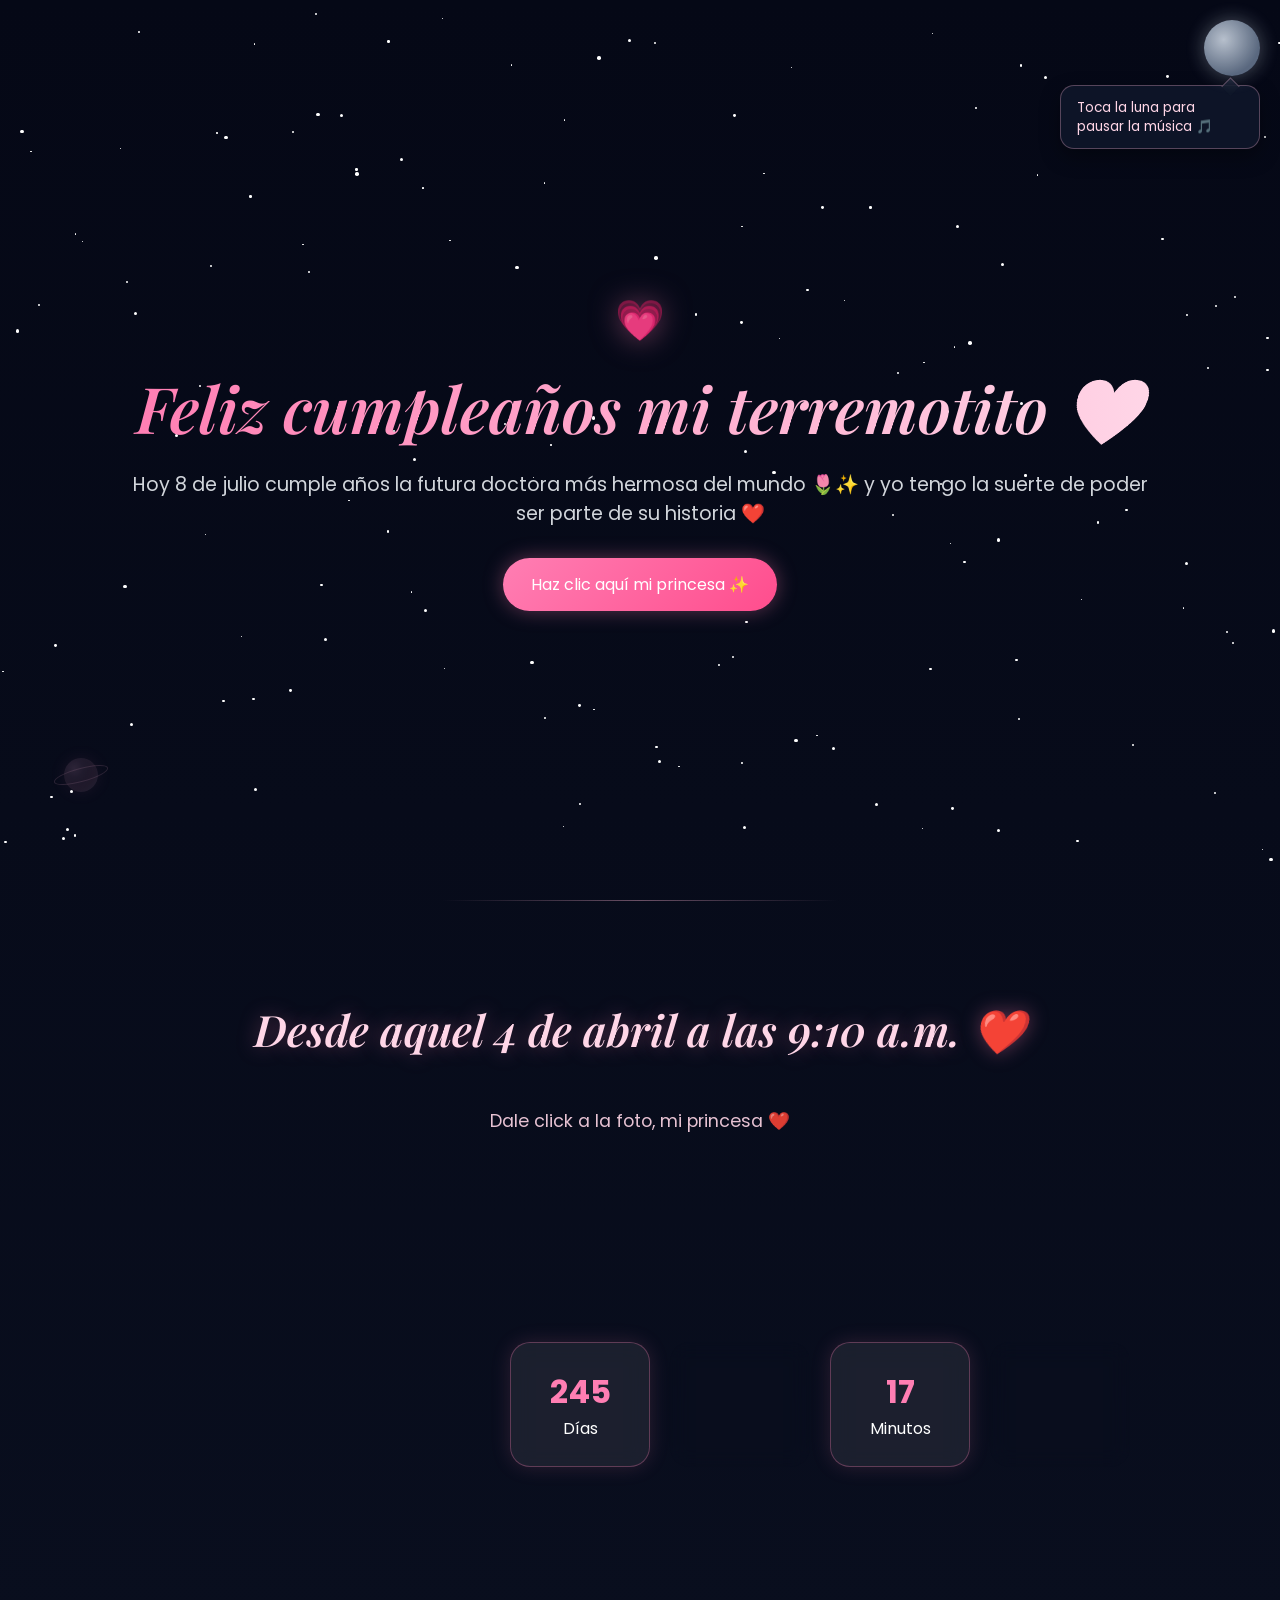
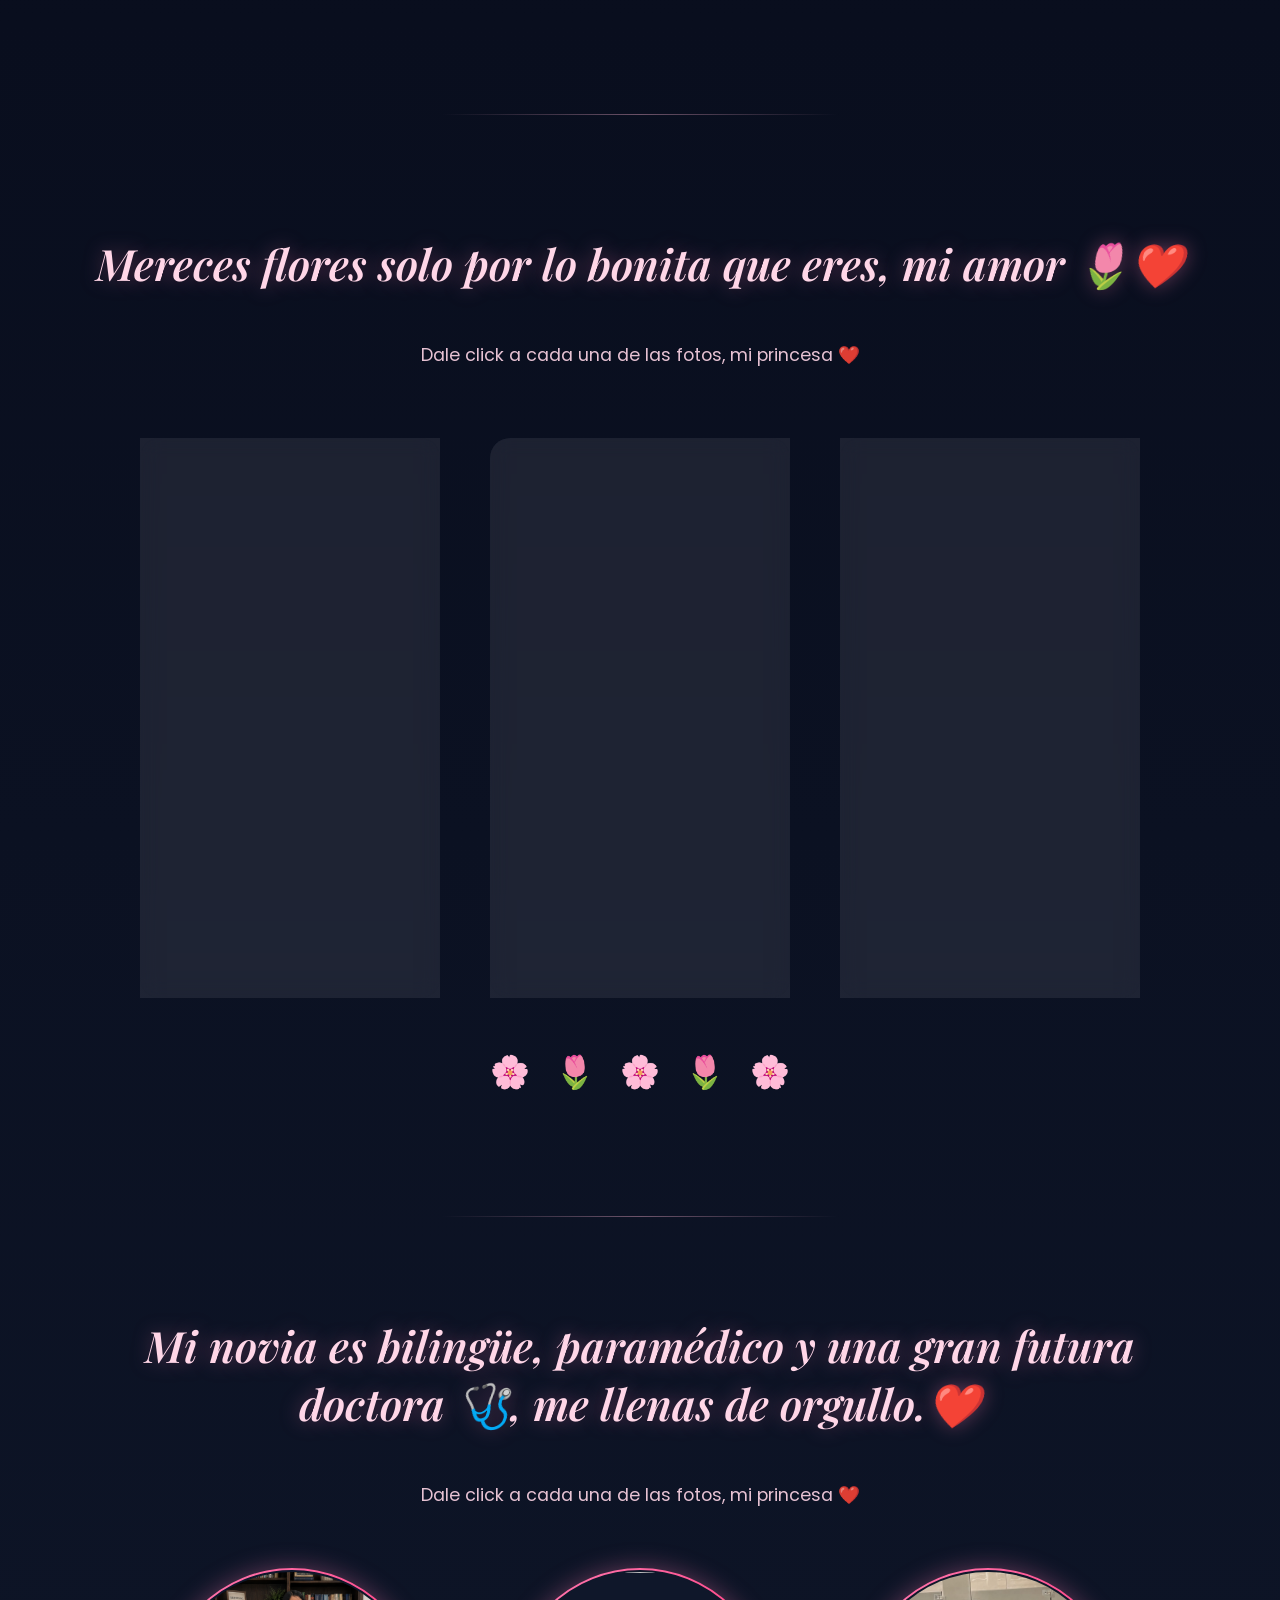
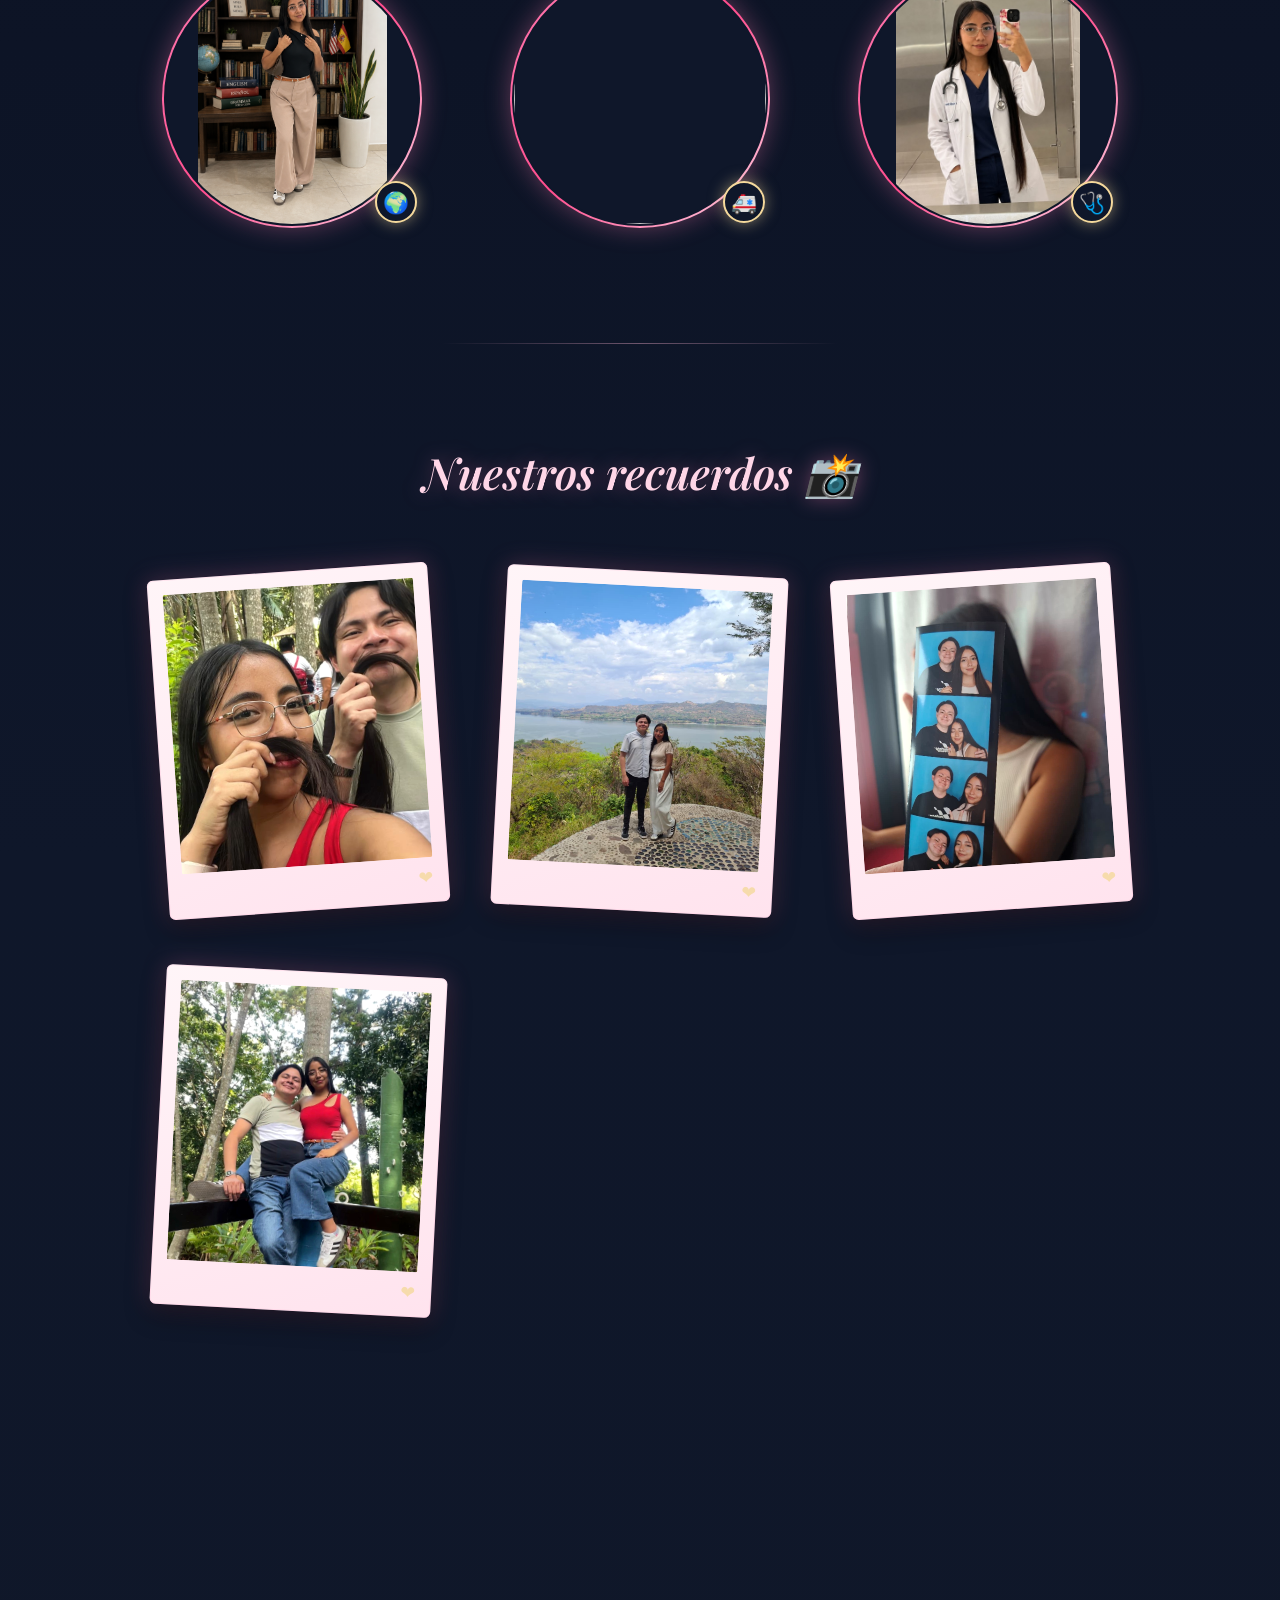
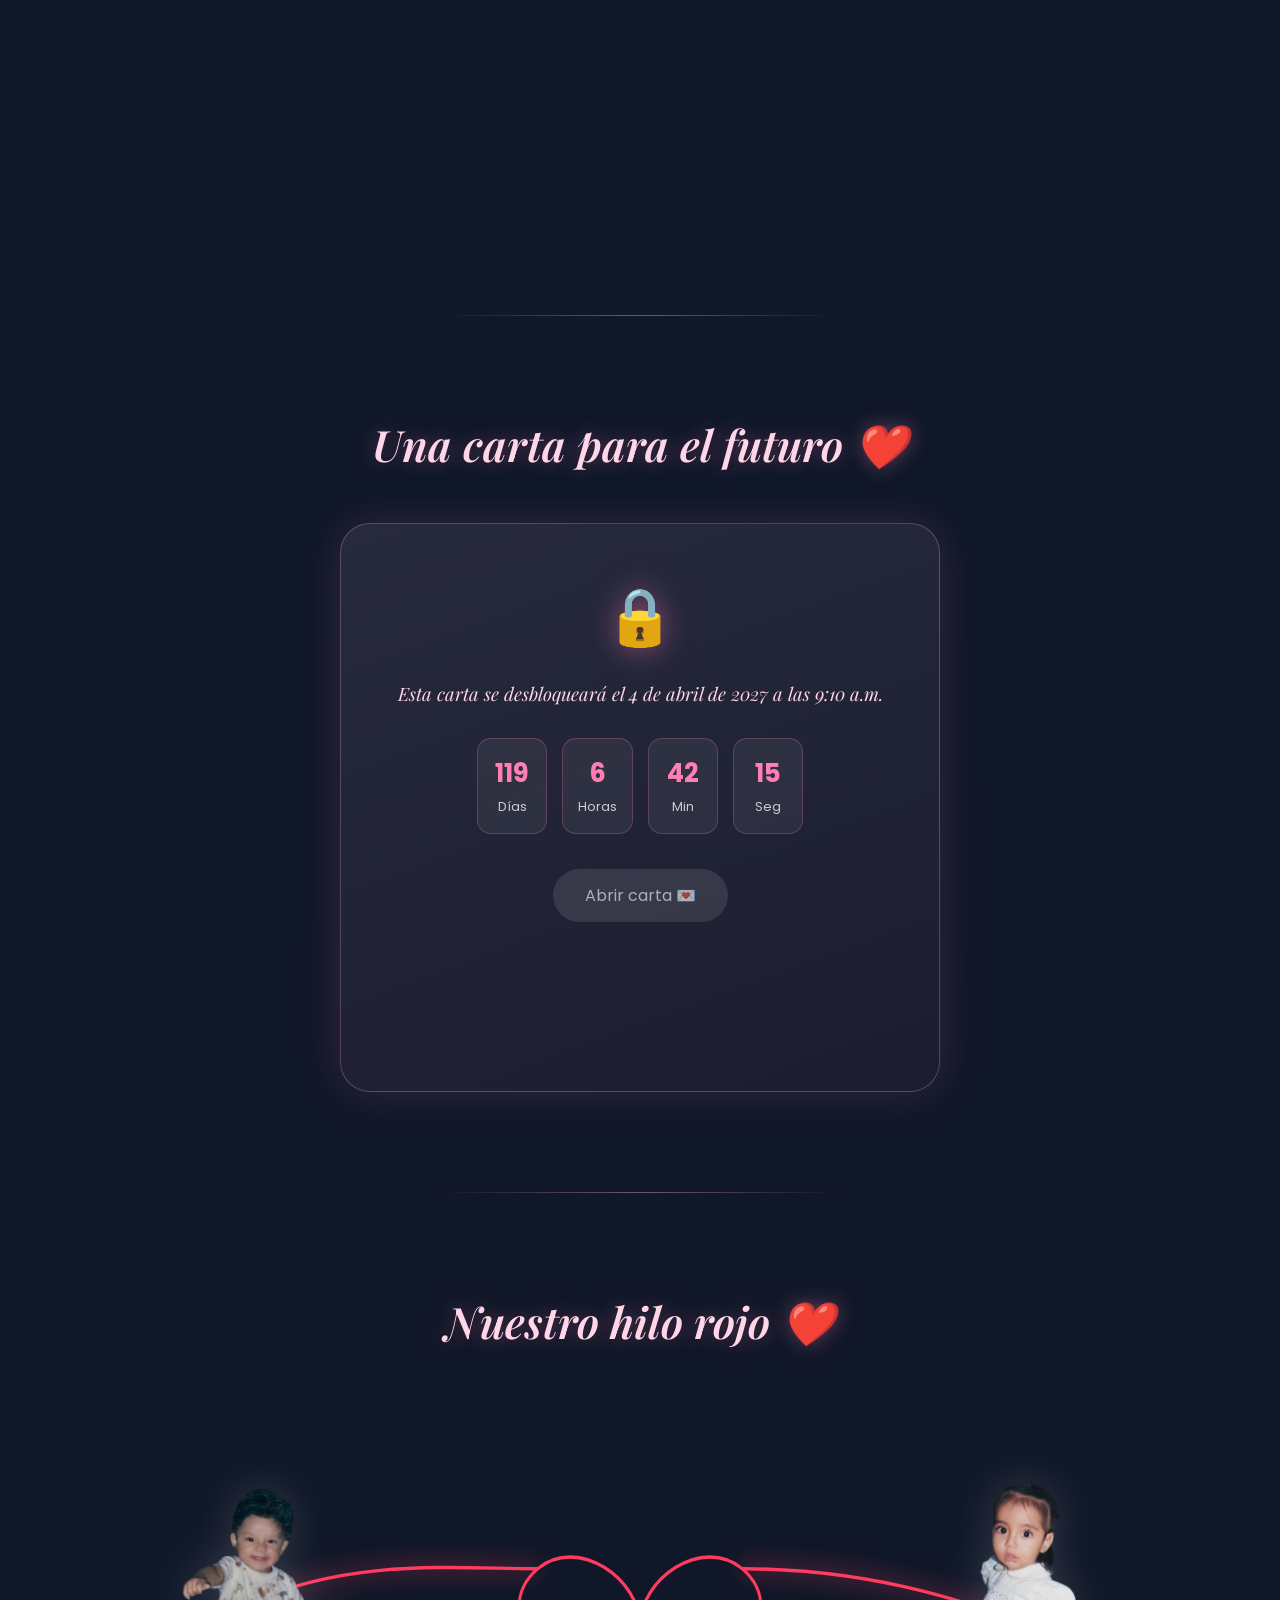
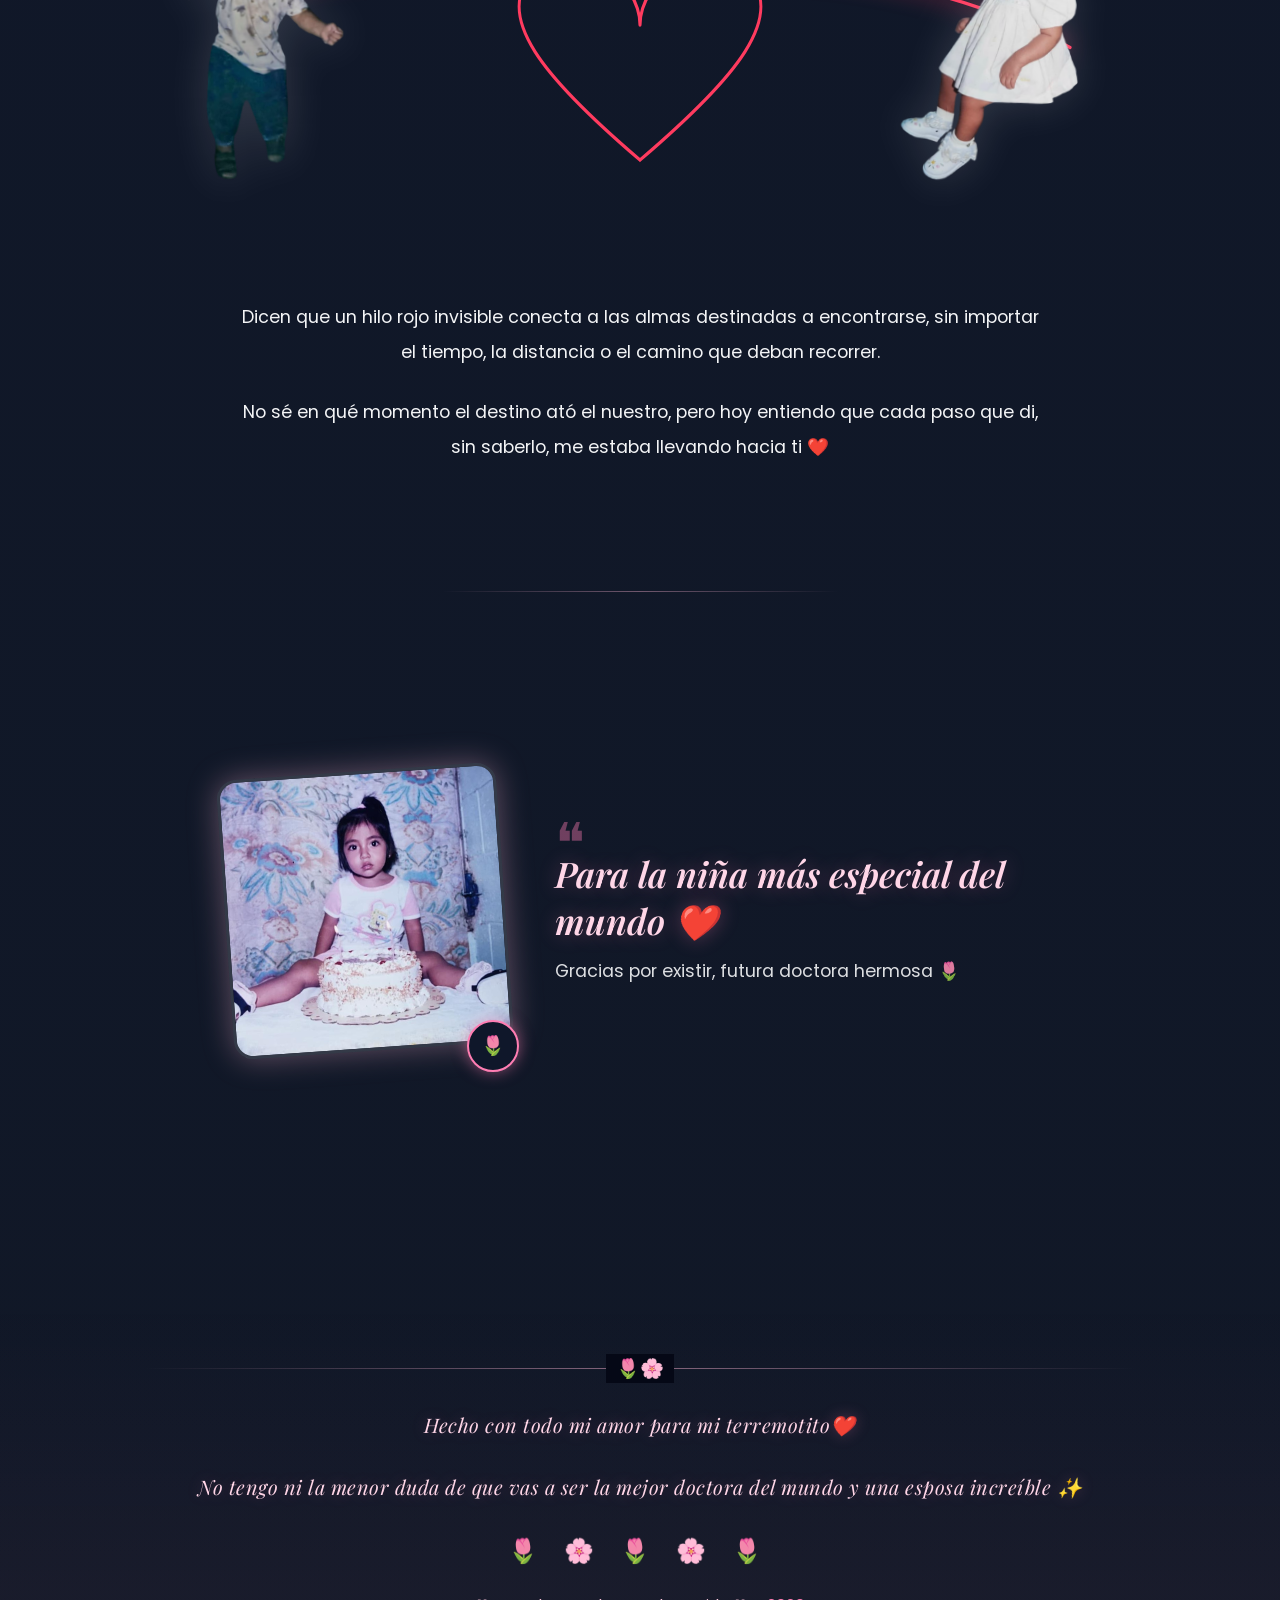
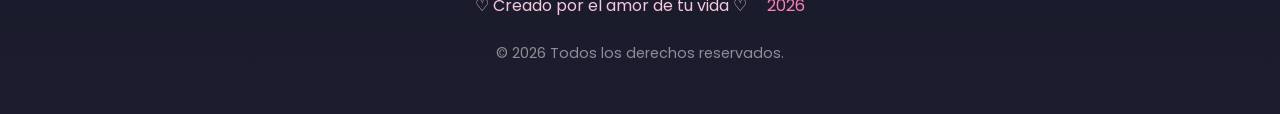
==== index.html @ 1b877292 "Rename Index.html to index.html Renombrar Index.html a index.html" ====
<!DOCTYPE html>
<html lang="es">
<head>

  <meta charset="UTF-8">
  <meta name="viewport" content="width=device-width, initial-scale=1.0">

<title>Feliz cumpleaños mi vida</title>

  <link rel="icon" href="data:image/svg+xml,<svg xmlns=%22http://www.w3.org/2000/svg%22 viewBox=%220 0 100 100%22><text y=%22.9em%22 font-size=%2290%22>❤️</text></svg>">

  <link rel="preconnect" href="https://fonts.googleapis.com">

<link href="https://fonts.googleapis.com/css2?family=Poppins:wght@300;400;600;700&family=Playfair+Display:ital,wght@0,600;1,600&display=swap" rel="stylesheet">

  <link rel="stylesheet" href="style.css">

</head>

<body>

  <!-- MUSICA -->

<audio id="music" loop>
  <source src="multimedia/A Thousand Years-Christina Perri.mpeg" type="audio/mp3">
</audio>

 <!-- FONDO -->

  <div class="stars" id="stars">

    <div class="jupiter">
      <div class="jupiter-ring"></div>
    </div>

  </div>

  <!-- LUNA = BOTON DE MUSICA -->

  <div class="moon" id="moonBtn" onclick="toggleMusic()"></div>

  <div class="moon-tooltip" id="moonTooltip">
    Toca la luna para pausar la música 🎵
  </div>

  </div>

  <!-- HERO -->

  <section class="hero">

    <div class="hero-content">

      <div class="floating-heart">💗</div>
      <h1>Feliz cumpleaños mi terremotito ❤️</h1>

      <p>
        Hoy 8 de julio cumple años la futura doctora más hermosa del mundo 🌷✨ y yo tengo la suerte de poder ser parte de su historia ❤️
      </p>

      <a href="#contador" class="btn">
        Haz clic aquí mi princesa ✨
      </a>

    </div>

  </section>

  <!-- CONTADOR -->

<section id="contador">

  <h2 class="title">
    Desde aquel 4 de abril a las 9:10 a.m. ❤️
  </h2>

  <p class="flowers-text">
    Dale click a la foto, mi princesa ❤️
  </p>

  <div class="counter-section">

    <!-- FOTO -->

    <div class="counter-image">

  <div class="flip-card">

    <div class="flip-card-inner">

      <!-- FRENTE -->

      <div class="flip-card-front">

        <img src="multimedia/4deabril.jpeg">

      </div>

      <!-- ATRAS -->

      <div class="flip-card-back">

        <h3>
          ❤️
        </h3>

        <p>
          Ese 4 de abril comenzó el capítulo más bonito de mi vida, te amo mi terremotito.
        </p>

      </div>

    </div>

  </div>

</div>
    <!-- CONTADOR -->

    <div class="counter">

      <div class="counter-box">
        <h2 id="days">0</h2>
        <p>Días</p>
      </div>

      <div class="counter-box">
        <h2 id="hours">0</h2>
        <p>Horas</p>
      </div>

      <div class="counter-box">
  <h2 id="minutes">0</h2>
  <p>Minutos</p>
</div>

<div class="counter-box">
  <h2 id="seconds">0</h2>
  <p>Segundos</p>
</div>

    </div>

  </div>

</section>

  <!-- TULIPANES -->

<section class="flowers-section">

  <h2 class="title">
    Mereces flores solo por lo bonita que eres, mi amor 🌷❤️
  </h2>

  <p class="flowers-text">
    Dale click a cada una de las fotos, mi princesa ❤️
  </p>

  <div class="flowers-gallery">

    <!-- FOTO 1 -->

    <div class="flower-card">

      <div class="flower-inner">

        <!-- FRENTE -->

        <div class="flower-front">

          <img src="multimedia/flores1.jpeg">

        </div>

        <!-- ATRAS -->

        <div class="flower-back">

          <p>
            Recuerdo el día que nos vimos por primera vez en persona, tú estabas nerviosa pensando que quizá no me gustarías, pero al verte me di cuenta de lo contrario: eras mucho más preciosa en persona 🌷 te dejé las flores en el asiento del carro y te pedí que no abrieras la puerta porque “no funcionaba”, pero en realidad era solo una excusa para poder abrirte yo y sorprenderte ❤️. (09 de marzo 2026)
          </p>

        </div>

      </div>

    </div>

    <!-- FOTO 2 -->

    <div class="flower-card">

      <div class="flower-inner">

        <div class="flower-front">

          <img src="multimedia/flores2.jpeg">

        </div>

        <div class="flower-back">

          <p>
            Recuerdo que no lo esperabas, porque nos vimos un día después del Día de las Flores Amarillas 🌼 y el vigilante del centro comercial se nos quedó viendo cuando gritaste emocionada 😅 verte así de feliz y saber que te sentiste amada es lo mejor del mundo ❤️. (22 de marzo 2026)
          </p>

        </div>

      </div>

    </div>

    <!-- FOTO 3 -->

    <div class="flower-card">

      <div class="flower-inner">

        <div class="flower-front">

          <img src="multimedia/flores3.jpeg">

        </div>

        <div class="flower-back">

          <p>
            Recuerdo ese día cuando te pedí que fueras mi novia ❤️ te dije que íbamos a Multiplaza a desayunar, y te pusiste triste porque un día antes te había prometido cocinarte el desayuno… pero en realidad era una excusa✨ y luego por la tarde fuimos al Boquerón 🌋, aunque llegamos al parqueo nada mas porque estaba lloviendo 🌧️ (04 de abril 2026)
          </p>

        </div>

      </div>

    </div>

  </div>

  <!-- PETALOS -->

  <div class="petals">

    <span>🌸</span>
    <span>🌷</span>
    <span>🌸</span>
    <span>🌷</span>
    <span>🌸</span>

  </div>

</section>

  <!-- MEDICINA -->

  <section>

    <h2 class="title">
      Mi novia es bilingüe, paramédico y una gran futura doctora 🩺, me llenas de orgullo.❤️
    </h2>

      <p class="flowers-text">
    Dale click a cada una de las fotos, mi princesa ❤️
  </p>

    <div class="medicine">

      <div class="icon-box" onclick="toggleText(this)">

  <div class="icon-photo">
    <img src="multimedia/bilingüe.png" class="icon-img">
    <span class="icon-badge">🌍</span>
  </div>

  <div class="icon-hidden-text">
    <p class="icon-text">
    Admiro tu inteligencia y dedicación. Despertar todos los días a las 6:00 a.m. para asistir a clases demuestra lo comprometida que eres con tu futuro. Me encanta verte esforzarte por tus metas, porque sé todo lo que eres capaz de lograr cuando te propones algo. 🌍❤️
    </p>
  </div>

</div>

<div class="icon-box" onclick="toggleText(this)">

  <div class="icon-photo">
    <img src="multimedia/paramedico.jpeg" class="icon-img">
    <span class="icon-badge">🚑</span>
  </div>

  <div class="icon-hidden-text">
    <p class="icon-text">
      Gracias por cuidar a los demás con un corazón tan bonito.Eres una de las mejores personas que he conocido. Tu vocación de ayudar a quienes más lo necesitan habla de la enorme calidad humana que tienes. Aunque no estuve presente durante esa etapa de tu vida, no me entristece, porque tendré la fortuna de acompañarte durante todo lo que está por venir. ❤️🚑
    </p>
  </div>

</div>

<div class="icon-box" onclick="toggleText(this)">

  <div class="icon-photo">
    <img src="multimedia/dra.jpg" class="icon-img">
    <span class="icon-badge">🩺</span>
  </div>

  <div class="icon-hidden-text">
    <p class="icon-text">
      Convertirte en doctora es una meta que siempre he admirado de ti. Desde que te conozco he visto tu esfuerzo, tu disciplina y tu pasión por lo que haces. Estoy completamente seguro de que lo lograrás. Y cuando llegue ese día, sé que tú serás una de las personas más felices del mundo... y yo seré el novio más orgulloso de todos. ❤️🩺🌷
    </p>
  </div>

</div>

  </section>

  <!-- GALERIA -->

  <section>

    <h2 class="title">
      Nuestros recuerdos 📸
    </h2>

<div class="gallery">

  <div class="memory-card">
    <img src="multimedia/recuerdo2.jpeg">
  </div>

  <div class="memory-card">
    <img src="multimedia/recuerdo1.jpeg">
  </div>

  <div class="memory-card">
    <img src="multimedia/recuerdo3.jpeg">
  </div>

  <div class="memory-card">
    <img src="multimedia/recuerdo4.jpeg">
  </div>

</div> 

  </section>

  <!-- CARTAS -->

  <section>

    <h2 class="title">
      Cartitas para ti 💌
    </h2>

    <div class="letters">

      <div class="letter" onclick="toggleText(this)">

        <h3>
          Ábreme cuando estés triste
        </h3>

        <div class="hidden-text">
          Sin importar si estás en Santa Ana o yo en San Salvador, mi cariño por ti no cambia con la distancia. Eres lo más bonito que tengo, futura doctora hermosa 🌷❤️.
        </div>

      </div>

      <div class="letter" onclick="toggleText(this)">

        <h3>
          Ábreme cuando me extrañes
        </h3>

        <div class="hidden-text">
          Sé que ahora mismo la distancia pesa, pero también sé que estás construyendo tu futuro, y yo quiero ser parte de él. Llegará el día en que no estemos tan lejos, y voy a consentir mucho más a mi princesa, solo porque se lo merece por existir 🌷❤️.

        </div>

      </div>

      <div class="letter" onclick="toggleText(this)">

        <h3>
          Ábreme cuando quieras sonreír
        </h3>

        <div class="hidden-text">
          Cada vez que pienso en nuestro futuro, me imagino contigo para siempre: casándonos, construyendo una vida juntos, y viéndote convertirte en la doctora que siempre soñaste ser. Contigo sí quiero todo eso 💍❤️.
        </div>

      </div>

</div>

  </section>

  <!-- CARTA SELLADA -->

  <section class="sealed-letter-section">

    <h2 class="title">Una carta para el futuro ❤️</h2>

    <div class="sealed-letter" id="sealedLetter">

      <div class="lock-view" id="lockView">

        <div class="padlock">🔒</div>

        <p class="sealed-text">
          Esta carta se desbloqueará el 4 de abril de 2027 a las 9:10 a.m.
        </p>

        <div class="lock-counter">

          <div class="lock-box">
            <h3 id="ldays">0</h3>
            <span>Días</span>
          </div>

          <div class="lock-box">
            <h3 id="lhours">0</h3>
            <span>Horas</span>
          </div>

          <div class="lock-box">
            <h3 id="lminutes">0</h3>
            <span>Min</span>
          </div>

          <div class="lock-box">
            <h3 id="lseconds">0</h3>
            <span>Seg</span>
          </div>

        </div>

<button class="open-letter-btn" id="openLetterBtn">
          Abrir carta 💌
        </button>

        <div class="not-yet-popup" id="notYetPopup">
          <p>Aún no es 4 de abril de 2027, mi terremotito 🌷 un poquito más de paciencia ❤️</p>
        </div>

      </div>

      <div class="letter-reveal" id="letterReveal">

        <div class="envelope-open">💌</div>

      <p class="letter-content">
          Mi amor, si estás leyendo esto, significa que llegamos a nuestro primer año juntos.
          <br><br>
          Estoy escribiendo esta carta hoy, 05 de julio de 2026, sin poder imaginar todavía todos esos momentos lindos que nos faltan por vivir en este año que está por venir.
          <br><br>
          Quiero que sepas que cada día de este tiempo, aunque a veces la distancia pesara, mi amor por ti solo creció. Te vi esforzarte, madrugar, estudiar y no hubo un solo momento en que no me sintiera orgulloso de ser parte de tu vida.
          <br><br>
          Hoy, un año después, quiero decirte que esto apenas comienza: nos faltan aproximadamente 70 años juntos. Falta verte graduarte, falta el día en que no estemos tan lejos, falta construir la vida que tantas veces imaginamos juntos.
          <br><br>
          Quiero que sepas que no existe nadie más que te iguale o te reemplace.
          <br><br>
          Lo mejor de todo es que te di de regalo este sitio en tu cumpleaños de 2026, y te emocionaste tanto que eso valió completamente la pena. Y ahora te emocionarás de nuevo al leer esta carta meses después... es como si la sorpresa hubiera durado todo este tiempo.
          <br><br>
          Gracias por un año a tu lado, mi princesa. Que sea el primero de muchísimos más ❤️
        </p>

        <button class="close-letter-btn" id="closeLetterBtn">
          Cerrar carta ✕
        </button>

      </div>

    </div>

  </section>

  <!-- VIDEO -->

  <!-- VIDEO -->

  <section class="red-thread-section">

  <h2 class="title">
    Nuestro hilo rojo ❤️
  </h2>

  <div class="thread-container">

    <!-- TU FOTO -->

    <img
      src="multimedia/yo.png"
      class="person yo"
    >

<!-- HILO -->

    <svg
      class="thread-line"
      viewBox="0 0 1000 400"
      preserveAspectRatio="none"
    >

      <!-- linea hacia el corazon (izquierda) -->
      <path
        class="thread-link"
        d="M120 180 C220 140, 320 150, 400 150"
      />

      <!-- corazon central -->
      <path
        class="heart-path"
        d="M500 200
           C500 160, 440 120, 400 150
           C350 190, 410 250, 500 320
           C590 250, 650 190, 600 150
           C560 120, 500 160, 500 200
           Z"
      />

      <!-- linea hacia ella (derecha) -->
      <path
        class="thread-link"
        d="M600 150 C700 150, 820 170, 920 220"
      />

    </svg>

    <!-- FOTO ELLA -->

    <img
      src="multimedia/ella.png"
      class="person ella"
    >

  </div>

  <div class="thread-text">

    <p>
      Dicen que un hilo rojo invisible conecta a las almas destinadas a encontrarse, sin importar el tiempo, la distancia o el camino que deban recorrer.
    </p>

    <p>
      No sé en qué momento el destino ató el nuestro, pero hoy entiendo que cada paso que di, sin saberlo, me estaba llevando hacia ti ❤️
    </p>

  </div>

</section>
  <!-- FINAL -->

<section class="final">

    <div class="special-message">

  <!-- FOTO -->

  <div class="baby-photo">

    <img src="multimedia/miprincesadepequeña.jpeg">
    <span class="baby-badge">🌷</span>

  </div>

  <!-- TEXTO -->

  <div class="special-text">

    <span class="quote-mark">❝</span>

    <h2>
      Para la niña más especial del mundo ❤️
    </h2>

    <p>
      Gracias por existir, futura doctora hermosa 🌷
    </p>

  </div>

</div>

  </section>

  <footer class="love-footer">

  <div class="footer-line"></div>

  <p class="footer-message fade-text">
    Hecho con todo mi amor para mi terremotito❤️
  </p>
  <p class="footer-message fade-text">
    No tengo ni la menor duda de que vas a ser la mejor doctora del mundo y una esposa increíble ✨
  </p>

<div class="flower-row fade-text">
  🌷 🌸 🌷 🌸 🌷
</div>

  <div class="footer-info fade-text">

    <span>
      ♡ Creado por el amor de tu vida ♡
    </span>

    <span class="footer-year">
      2026
    </span>

  </div>

  <p class="copyright fade-text">
    © 2026 Todos los derechos reservados.
  </p>

 </footer>
  <script src="script.js"></script>

</body>
</html>
---- style.css ----
*{
  margin:0;
  padding:0;
  box-sizing:border-box;
  font-family:'Poppins',sans-serif;
}

body{
  background:linear-gradient(to bottom,#050816,#0f172a,#111827);
  color:white;
  overflow-x:hidden;
}

html{
  scroll-behavior:smooth;
}

section{
  padding:100px 10%;
  opacity:0;
  transform:translateY(60px);
  transition:opacity 1s ease, transform 1s ease;
  position:relative;
}
section.visible{
  opacity:1;
  transform:translateY(0);
}

section:not(.hero)::before{
  content:'';
  position:absolute;
  top:0;
  left:50%;
  transform:translateX(-50%);
  width:60%;
  max-width:400px;
  height:1px;
  background:linear-gradient(
    to right,
    transparent,
    rgba(255,182,213,.4),
    transparent
  );
}

.title{
  font-family:'Playfair Display', serif;
  font-style:italic;
  font-weight:600;
  text-align:center;
  font-size:2.7rem;
  margin-bottom:50px;
  color:#ffd6e7;
  text-shadow:0 0 20px rgba(255,126,179,.35);
}

.hero{
  height:100vh;
  display:flex;
  justify-content:center;
  align-items:center;
  text-align:center;
}

.hero-content{
  max-width:1200px;
}

.hero h1{
  font-family:'Playfair Display', serif;
  font-style:italic;
  font-weight:600;
  font-size:clamp(3rem,5vw,4.2rem);
  margin-bottom:20px;
  background:linear-gradient(to right,#ff7eb3,#ffd6e7);
  -webkit-background-clip:text;
  -webkit-text-fill-color:transparent;

  white-space: normal;
}

.hero p{
  color:#d1d5db;
  margin-bottom:30px;
  font-size:1.2rem;
}

.btn{
  padding:14px 28px;
  border:none;
  border-radius:50px;
  background:linear-gradient(135deg, #ff7eb3, #ff4d8d);
  color:white;
  text-decoration:none;
  transition:.3s;
  display:inline-block;
  box-shadow:0 0 20px rgba(255,126,179,.35);
}

.btn:hover{
  background:linear-gradient(135deg, #ff4d8d, #ff2f75);
  box-shadow:0 0 35px rgba(255,126,179,.6);
  transform:translateY(-3px);
}

.counter{
  display:flex;
  justify-content:center;
  gap:20px;
  flex-wrap:wrap;
}

.counter-box{
  background:rgba(255,255,255,.08);
  padding:25px;
  border-radius:20px;
  min-width:140px;
  text-align:center;
  backdrop-filter:blur(10px);
  border:1px solid rgba(255,126,179,.3);
  box-shadow:0 0 20px rgba(255,126,179,.15);
  transition:.3s;
}

.counter-box:hover{
  border-color:rgba(255,126,179,.6);
  box-shadow:0 0 30px rgba(255,126,179,.3);
  transform:translateY(-5px);
}

.counter-box h2{
  color:#ff7eb3;
  font-size:2rem;
}

.letters{
  display:grid;
  grid-template-columns:repeat(auto-fit,minmax(260px,1fr));
  gap:30px;
}

.letter{
  background:linear-gradient(160deg, rgba(255,214,231,.12), rgba(255,126,179,.06));
  border:1px solid rgba(255,182,213,.25);
  padding:30px 25px;
  border-radius:20px;
  cursor:pointer;
  position:relative;
  text-align:center;
  transition:transform .4s ease, box-shadow .4s ease, border-color .4s ease;
  box-shadow:0 0 20px rgba(255,126,179,.1);
}

.letter::before{
  content:'💌';
  display:block;
  font-size:2rem;
  margin-bottom:12px;
  filter:drop-shadow(0 0 10px rgba(255,126,179,.4));
}

.letter h3{
  color:#ffd6e7;
  font-size:1.15rem;
  font-weight:600;
}

.letter:hover{
  transform:translateY(-8px);
  border-color:rgba(255,126,179,.6);
  box-shadow:0 10px 30px rgba(255,126,179,.3);
}

.letter.open{
  border-color:rgba(255,126,179,.7);
  box-shadow:0 0 35px rgba(255,126,179,.35);
}

.letter.open::before{
  content:'💗';
}

.hidden-text{
  max-height:0;
  opacity:0;
  overflow:hidden;
  transition:max-height 0.6s ease, opacity 0.5s ease, margin-top 0.6s ease;
  line-height:1.7;
  color:#f9e6ef;
  font-size:.95rem;
}

.letter.open .hidden-text{
  max-height:300px;
  opacity:1;
  margin-top:18px;
}

.video-container{
  display:flex;
  justify-content:center;
}

video{
  width:100%;
  max-width:800px;
  border-radius:20px;
}

.final{
  text-align:center;
}

.typing{
  border-right:3px solid white;
  display:inline-block;
  white-space:nowrap;
  overflow:hidden;
  animation:typing 5s steps(40),blink .8s infinite;
}

@keyframes typing{
  from{width:0}
  to{width:100%}
}

@keyframes blink{
  50%{border-color:transparent}
}

@keyframes musicPulse{
  0%,100%{ box-shadow:0 0 20px rgba(203,213,225,.3); }
  50%{ box-shadow:0 0 35px rgba(203,213,225,.7); }
}

.stars{
  position:fixed;
  width:100%;
  height:100vh;
  top:0;
  left:0;
  z-index:-1;
}

.star{
  position:absolute;
  background:white;
  border-radius:50%;
  animation:twinkle 3s infinite;
}

@keyframes twinkle{
  0%{opacity:.2}
  50%{opacity:1}
  100%{opacity:.2}
}

/* ESTRELLA FUGAZ */

.shooting-star{
  position:absolute;
  width:2px;
  height:2px;
  background:linear-gradient(90deg, #fff, transparent);
  border-radius:50%;
  box-shadow:0 0 8px 2px rgba(255,255,255,.6);
  animation:shoot linear forwards;
  --travel:200px;
}

@keyframes shoot{
  0%{
    transform:translate(0,0) rotate(45deg);
    opacity:1;
    width:2px;
  }
  70%{
    opacity:1;
    width:80px;
  }
  100%{
    transform:translate(var(--travel), var(--travel)) rotate(45deg);
    opacity:0;
    width:0px;
  }
}

.flowers{
  display:flex;
  justify-content:center;
  gap:20px;
  flex-wrap:wrap;
}

.flower-card{
  background:rgba(255,255,255,.08);
  width:120px;
  height:120px;
  border-radius:20px;
  display:flex;
  justify-content:center;
  align-items:center;
  font-size:3rem;
  backdrop-filter:blur(10px);
}

.medicine{
  display:grid;
  grid-template-columns:repeat(auto-fit,minmax(250px,1fr));
  gap:20px;
}

.medicine-card{
  background:rgba(255,255,255,.08);
  padding:30px;
  border-radius:20px;
  text-align:center;
  font-size:2rem;
}

.medicine-card p{
  margin-top:15px;
  font-size:1rem;
  line-height:1.6;
}

@media(max-width:768px){
  .hero h1{
    font-size:2.5rem;
  }
  .title{
    font-size:2rem;
  }
  .flower-card{
    width:220px;
    height:420px;
  }
  .flowers-gallery{
    gap:30px;
  }
}

.counter-section{
  display:flex;
  justify-content:center;
  align-items:center;
  gap:40px;
  flex-wrap:wrap;
}

.counter-image img{
  width:320px;
  height:420px;
  object-fit:cover;
  border-radius:25px;
  box-shadow:0 0 25px rgba(255,255,255,.15);
  transition:.4s;
}

.counter-image img:hover{
  transform:scale(1.03);
}

/* TARJETA GIRATORIA */

.flip-card{
  background:transparent;
  width:320px;
  height:420px;
  perspective:1000px;
}

.flip-card-inner{
  position:relative;
  width:100%;
  height:100%;
  transition:transform 0.8s;
  transform-style:preserve-3d;
  cursor:pointer;
}

.flip-card:hover .flip-card-inner{
  transform:rotateY(180deg);
}

.flip-card-front,
.flip-card-back{

  position:absolute;
  width:100%;
  height:100%;
  backface-visibility:hidden;
  border-radius:25px;
  overflow:hidden;

}

.flip-card-front img{

  width:100%;
  height:100%;
  object-fit:cover;
  border-radius:25px;
  box-shadow:0 0 30px rgba(255,255,255,.15);

}

.flip-card-back{

  background:rgba(255,255,255,.08);
  backdrop-filter:blur(15px);

  display:flex;
  flex-direction:column;
  justify-content:center;
  align-items:center;

  padding:30px;
  text-align:center;

  transform:rotateY(180deg);

  box-shadow:0 0 30px rgba(255,255,255,.1);

}

.flip-card-back h3{

  font-size:3rem;
  margin-bottom:20px;

}

.flip-card-back p{

  line-height:1.8;
  font-size:1.1rem;
  color:#f3f4f6;

}

/* MEMORIES - ESTILO POLAROID */

.gallery{
  display:grid;
  grid-template-columns:repeat(auto-fit,minmax(250px,1fr));
  gap:60px;
  padding:20px 30px;
}

.memory-card{
  background:linear-gradient(160deg, #fff5f8, #ffe3ee);
  padding:15px 15px 45px 15px;
  border-radius:6px;
  box-shadow:
    0 10px 25px rgba(0,0,0,.45),
    0 0 25px rgba(255,126,179,.25),
    inset 0 0 0 1px rgba(255,182,213,.3);
  transition:transform .4s ease, box-shadow .4s ease;
  cursor:pointer;
  position:relative;
}

.memory-card img{
  width:100%;
  height:280px;
  object-fit:cover;
  display:block;
  border-radius:2px;
  filter:saturate(1.05) contrast(1.03);
}

/* Inclinación alternada */
.memory-card:nth-child(odd){
  transform:rotate(-4deg);
}

.memory-card:nth-child(even){
  transform:rotate(3deg);
}

.memory-card:hover{
  transform:rotate(0deg) scale(1.06) translateY(-10px);
  box-shadow:
    0 25px 35px rgba(0,0,0,.5),
    0 0 40px rgba(255,126,179,.5),
    inset 0 0 0 1px rgba(255,182,213,.5);
  z-index:5;
}

/* Corazoncito dorado en la esquina, como si fuera un sello */
.memory-card::after{
  content:'❤';
  position:absolute;
  bottom:12px;
  right:16px;
  font-size:1.1rem;
  color:#f5d99c;
  opacity:.8;
}

/* HILO ROJO */

.red-thread-section{

  text-align:center;

}

.thread-container{

  position:relative;

  width:100%;

  max-width:1100px;

  margin:auto;

  height:450px;

  display:flex;

  justify-content:space-between;

  align-items:center;

}

.person{

  width:260px;

  z-index:2;

  filter:drop-shadow(0 0 20px rgba(255,255,255,.15));

  animation:float 4s ease-in-out infinite;

}

.yo{

  transform:rotate(-2deg);

}

.ella{

  transform:rotate(2deg);

}

@keyframes float{

  0%{
    transform:translateY(0px);
  }

  50%{
    transform:translateY(-10px);
  }

  100%{
    transform:translateY(0px);
  }

}

.thread-line{

  position:absolute;

  width:100%;

  height:100%;

  left:0;
  top:0;

  z-index:1;

}

.thread-link{

  fill:none;

  stroke:#ff3b5f;

  stroke-width:3;

  stroke-linecap:round;

  filter:drop-shadow(0 0 10px #ff3b5f);

  stroke-dasharray:500;

  stroke-dashoffset:500;

  animation:drawLine 1.5s ease forwards;

}

.heart-path{

  fill:none;

  stroke:#ff3b5f;

  stroke-width:3;

  stroke-linecap:round;

  stroke-dasharray:900;

  stroke-dashoffset:900;

  animation:
    drawHeart 1.8s ease forwards .8s,
    neonPulse 2.2s ease-in-out infinite 2.6s;

}

@keyframes drawLine{

  to{
    stroke-dashoffset:0;
  }

}

@keyframes drawHeart{

  to{
    stroke-dashoffset:0;
  }

}

@keyframes neonPulse{

  0%,100%{
    filter:
      drop-shadow(0 0 6px #ff3b5f)
      drop-shadow(0 0 14px #ff3b5f);
  }

  50%{
    filter:
      drop-shadow(0 0 14px #ff3b5f)
      drop-shadow(0 0 28px #ff3b5f)
      drop-shadow(0 0 45px #ff7eb3);
  }

}

.thread-text{

  max-width:800px;

  margin:50px auto 0;

  line-height:2;

  color:#f3f4f6;

  font-size:1.1rem;

  animation:fadeUp 2s ease;

}

.thread-text p{

  margin-bottom:25px;

}

@keyframes fadeUp{

  from{
    opacity:0;
    transform:translateY(30px);
  }

  to{
    opacity:1;
    transform:translateY(0);
  }

}

/* RESPONSIVE */

@media(max-width:768px){

  .thread-container{

    flex-direction:column;

    height:auto;

    gap:40px;

  }

  .person{

    width:180px;

  }

  .thread-line{

    height:300px;

  }

}

.signature{

  text-align:center;

  padding:60px 20px;

  color:#ffd6e7;

  font-size:1rem;

  letter-spacing:2px;

  opacity:.8;

  font-style:italic;

  animation:fadeUp 2s ease;

}

/* FOOTER ROMANTICO */

.love-footer{

  margin-top:120px;

  padding:70px 20px 50px;

  text-align:center;

  position:relative;

  background:linear-gradient(180deg, transparent, rgba(255,126,179,.05));

}

.footer-line{

  width:80%;

  height:1px;

  margin:auto;

  margin-bottom:40px;

  background:linear-gradient(
    to right,
    transparent,
    rgba(255,182,213,.5),
    transparent
  );

  position:relative;

}

.footer-line::after{

  content:'🌷🌸';

  position:absolute;

  top:-14px;

  left:50%;

  transform:translateX(-50%);

  font-size:1.2rem;

  background:#050816;

  padding:0 10px;

}

.footer-message{

  font-family:'Playfair Display', serif;
  font-style:italic;
  color:#ffd6e7;

  font-size:1.25rem;

  margin-bottom:30px;

  letter-spacing:.5px;

  line-height:1.6;

  text-shadow:0 0 15px rgba(255,126,179,.25);

}

.footer-info{

  display:flex;

  justify-content:center;

  align-items:center;

  gap:20px;

  flex-wrap:wrap;

  color:#f9c6db;

  margin-bottom:25px;

  font-size:1rem;

}

.footer-year{

  color:#ff7eb3;

}

.copyright{

  color:rgba(255,255,255,.5);

  font-size:.9rem;

}

/* APARICION SUAVE */

.fade-text{

  opacity:0;

  transform:translateY(30px);

  animation:fadeUpSoft 2s ease forwards;

}

.footer-message{

  animation-delay:.3s;

}

.footer-info{

  animation-delay:1s;

}

.copyright{

  animation-delay:1.7s;

}

@keyframes fadeUpSoft{

  to{

    opacity:1;

    transform:translateY(0);

  }

}

.flower-row{
  margin-bottom:25px;
  font-size:1.5rem;
  letter-spacing:10px;
  opacity:.9;
}

/* FLOWERS SECTION */

.flowers-section{

  padding:120px 20px;

  text-align:center;

  position:relative;

  overflow:hidden;

}

.flowers-text{

  text-align:center;

  color:#ffd6e7;

  margin-top:10px;

  margin-bottom:60px;

  font-size:1.1rem;

  opacity:.9;

}



.flower-card{

  width:300px;

  height:560px;

  perspective:1000px;

}

.flower-inner{

  width:100%;
  height:100%;

  position:relative;

  transition:transform .8s;

  transform-style:preserve-3d;

  cursor:pointer;

}

.flowers-gallery{

  display:flex;

  justify-content:center;

  align-items:center;

  gap:50px;

  flex-wrap:wrap;

  margin-top:70px;

}

.flower-card.active .flower-inner{

  transform:rotateY(180deg);

}

.flower-front,
.flower-back{

  position:absolute;

  width:100%;
  height:100%;

  border-radius:25px;

  overflow:hidden;

  backface-visibility:hidden;

}

.flower-front{

  background:linear-gradient(160deg, #fff5f8, #ffe3ee);

  padding:15px;

  transform:rotate(-2deg);

  box-shadow:0 0 30px rgba(255,255,255,.1);

}

.flower-front{

  background:linear-gradient(160deg, #fff5f8, #ffe3ee);

  padding:8px;

  border-radius:35px;

  transform:rotate(-2deg);

  box-shadow:
  0 0 35px rgba(255,182,213,.18);

}

.flower-back{

  background:rgba(255,255,255,.08);

  backdrop-filter:blur(15px);

  display:flex;

  justify-content:center;
  align-items:center;

  padding:30px;

  text-align:center;

  transform:rotateY(180deg);

  color:white;

  line-height:1.8;

  font-size:1rem;

  box-shadow:0 0 30px rgba(255,255,255,.08);

}

/* PETALOS */

.petals{

  margin-top:50px;

  font-size:2rem;

  display:flex;

  justify-content:center;

  gap:25px;

  animation:floatPetals 4s ease-in-out infinite;

}

@keyframes floatPetals{

  0%{
    transform:translateY(0px);
  }

  50%{
    transform:translateY(-10px);
  }

  100%{
    transform:translateY(0px);
  }

}

/* MENSAJE ESPECIAL */

.special-message{

  display:flex;

  justify-content:center;

  align-items:center;

  gap:50px;

  flex-wrap:wrap;

  margin-top:60px;

  text-align:left;

  padding:20px;

}

.baby-photo{
  position:relative;
}

.baby-photo img{

  width:280px;

  height:280px;

  object-fit:cover;

  border-radius:20px;

  border:3px solid rgba(255,255,255,.15);

  box-shadow:0 0 30px rgba(255,182,213,.35);

  transform:rotate(-4deg);

  transition:.4s;

}

.baby-photo img:hover{

  transform:rotate(-2deg) scale(1.05);

  box-shadow:0 0 45px rgba(255,126,179,.5);

}

.baby-badge{
  position:absolute;
  bottom:-14px;
  right:-14px;
  background:#0f172a;
  border:2px solid #ff7eb3;
  border-radius:50%;
  width:52px;
  height:52px;
  display:flex;
  align-items:center;
  justify-content:center;
  font-size:1.2rem;
  box-shadow:0 0 15px rgba(255,126,179,.5);
}

.special-text{

  max-width:500px;
  position:relative;

}

.quote-mark{
  font-family:'Playfair Display', serif;
  font-size:3.5rem;
  color:rgba(255,126,179,.4);
  line-height:0;
  display:block;
  margin-bottom:10px;
}

.special-text h2{

  font-family:'Playfair Display', serif;
  font-style:italic;
  font-weight:600;
  color:#ffd6e7;

  margin-bottom:12px;

  font-size:2.2rem;

  text-shadow:0 0 20px rgba(255,126,179,.3);

}

.special-text p{

  color:#f3f4f6;

  line-height:1.8;

  opacity:.9;

  font-size:1.1rem;

}

.flower-front img{

  width:100%;
  height:100%;

  object-fit:cover;

  border-radius:28px;

  filter:saturate(1.05) contrast(1.03);

}

/* EFECTO HOVER */

.flower-card:hover{

  transform:translateY(-10px);

  transition:.4s;

}

.flower-front{
  display:flex;
  justify-content:center;
  align-items:center;
}

.icon-box{
  display:flex;
  flex-direction:column;
  align-items:center;
  gap:15px;
  cursor:pointer;
}

/* MARCO CIRCULAR CON DEGRADADO - MAS DELGADO */

.icon-photo{
  position:relative;
  width:260px;
  height:260px;
  border-radius:50%;
  padding:2px;
  background:linear-gradient(135deg, #ff7eb3, #ff4d8d, #ffd6e7);
  box-shadow:0 0 25px rgba(255,126,179,.35);
  transition:transform .4s ease, box-shadow .4s ease;
}

.icon-photo:hover{
  transform:scale(1.06) rotate(2deg);
  box-shadow:0 0 40px rgba(255,126,179,.6);
}

.icon-img{
  width:100%;
  height:100%;
  object-fit:contain;
  border-radius:50%;
  border:2px solid #0f172a;
  display:block;
  background:#0f172a;
}

.icon-badge{
  position:absolute;
  bottom:5px;
  right:5px;
  width:42px;
  height:42px;
  display:flex;
  align-items:center;
  justify-content:center;
  background:#0f172a;
  border:2px solid #f5d99c;
  border-radius:50%;
  font-size:1.3rem;
  box-shadow:0 0 15px rgba(245,217,156,.5);
}

/* TEXTO OCULTO CON ANIMACION FLUIDA */

.icon-hidden-text{
  max-height:0;
  opacity:0;
  overflow:hidden;
  transition:max-height .7s ease, opacity .6s ease, margin-top .7s ease;
}

.icon-box.open .icon-hidden-text{
  max-height:400px;
  opacity:1;
  margin-top:5px;
}

.icon-text{
  color:white;
  text-align:center;
  font-size:1rem;
  line-height:1.6;
  max-width:280px;
}

@media(max-width:768px){

  .gallery{
    grid-template-columns:1fr;
    gap:70px;
    justify-items:center;
  }

  .memory-card{
    max-width:280px;
  }

  .memory-card img{
    height:320px;
  }

}

@media(max-width:480px){

  .music-btn{
    width:44px;
    height:44px;
    font-size:1.1rem;
    top:14px;
    right:14px;
  }

  .memory-card{
    max-width:240px;
    padding:12px 12px 35px 12px;
  }

  .memory-card img{
    height:260px;
  }

}

/* SCROLLBAR PERSONALIZADA */

::-webkit-scrollbar{
  width:10px;
}

::-webkit-scrollbar-track{
  background:#0f172a;
}

::-webkit-scrollbar-thumb{
  background:linear-gradient(#ff7eb3,#ff4d8d);
  border-radius:10px;
}

::-webkit-scrollbar-thumb:hover{
  background:linear-gradient(#ff4d8d,#ff2f75);
}

/* CORAZON FLOTANTE HERO */

.floating-heart{
  font-size:2.5rem;
  margin-bottom:15px;
  animation:heartFloat 3s ease-in-out infinite;
  filter:drop-shadow(0 0 15px rgba(255,126,179,.5));
}

@keyframes heartFloat{
  0%,100%{
    transform:translateY(0px) scale(1);
  }
  50%{
    transform:translateY(-15px) scale(1.1);
  }
}

/* CARTA SELLADA */

.sealed-letter-section{
  text-align:center;
}

.sealed-letter{
  max-width:600px;
  margin:0 auto;
  position:relative;
  transition:max-width .8s ease;
}

.sealed-letter.expanded{
  max-width:850px;
}

.lock-view{
  background:linear-gradient(160deg, rgba(255,214,231,.1), rgba(255,126,179,.05));
  border:1px solid rgba(255,182,213,.25);
  border-radius:30px;
  padding:50px 35px;
  box-shadow:0 0 40px rgba(255,126,179,.15);
  transition:opacity .8s ease, transform .8s ease;
}

.padlock{
  font-size:3.5rem;
  margin-bottom:20px;
  filter:drop-shadow(0 0 15px rgba(255,126,179,.5));
  animation:lockSway 3s ease-in-out infinite;
}

@keyframes lockSway{
  0%,100%{ transform:rotate(-4deg); }
  50%{ transform:rotate(4deg); }
}

.sealed-text{
  font-family:'Playfair Display', serif;
  font-style:italic;
  color:#ffd6e7;
  font-size:1.15rem;
  line-height:1.6;
  margin-bottom:30px;
}

.lock-counter{
  display:flex;
  justify-content:center;
  gap:15px;
  flex-wrap:wrap;
  margin-bottom:35px;
}

.lock-box{
  background:rgba(255,255,255,.06);
  border:1px solid rgba(255,126,179,.25);
  padding:15px;
  border-radius:14px;
  min-width:70px;
}

.lock-box h3{
  color:#ff7eb3;
  font-size:1.6rem;
}

.lock-box span{
  font-size:.8rem;
  color:#f3f4f6;
  opacity:.8;
}

.open-letter-btn{
  padding:14px 32px;
  border:none;
  border-radius:50px;
  background:rgba(255,255,255,.1);
  color:rgba(255,255,255,.6);
  font-size:1rem;
  cursor:pointer;
  transition:.4s;
}

.open-letter-btn:not(.ready):hover{
  background:rgba(255,255,255,.16);
}

/* MENSAJE EMERGENTE "AUN NO ES LA FECHA" */

.not-yet-popup{
  max-width:320px;
  margin:18px auto 0;
  background:linear-gradient(135deg, #ff7eb3, #ff4d8d);
  color:white;
  padding:16px 22px;
  border-radius:16px;
  font-size:.95rem;
  line-height:1.5;
  box-shadow:0 8px 25px rgba(255,77,141,.4);
  opacity:0;
  transform:translateY(-10px) scale(.95);
  pointer-events:none;
  transition:opacity .4s ease, transform .4s ease;
}

.not-yet-popup.show{
  opacity:1;
  transform:translateY(0) scale(1);
}

.open-letter-btn.ready{
  background:linear-gradient(135deg, #ff7eb3, #ff4d8d);
  color:white;
  cursor:pointer;
  box-shadow:0 0 25px rgba(255,126,179,.5);
  animation:readyPulse 1.8s ease-in-out infinite;
}

@keyframes readyPulse{
  0%,100%{ box-shadow:0 0 20px rgba(255,126,179,.4); }
  50%{ box-shadow:0 0 35px rgba(255,126,179,.75); }
}

.open-letter-btn.ready:hover{
  transform:translateY(-3px) scale(1.03);
}

/* REVELACION DE LA CARTA */

.letter-reveal{
  display:none;
  opacity:0;
  transform:translateY(30px) scale(.95);
  background:linear-gradient(160deg, #fff5f8, #ffe3ee);
  border-radius:25px;
  padding:60px 60px;
  box-shadow:0 0 45px rgba(255,126,179,.35);
  transition:opacity 1s ease, transform 1s ease;
  width:100%;
}

.letter-reveal.show{
  display:block;
}

.letter-reveal.visible{
  opacity:1;
  transform:translateY(0) scale(1);
}

.envelope-open{
  font-size:3rem;
  margin-bottom:20px;
  filter:drop-shadow(0 0 15px rgba(255,126,179,.4));
  animation:heartFloat 3s ease-in-out infinite;
}

.letter-content{
  font-family:'Playfair Display', serif;
  font-style:italic;
  color:#1f2937;
  font-size:1.25rem;
  line-height:2.1;
  text-align:left;
}

.close-letter-btn{
  display:block;
  margin:35px auto 0;
  padding:12px 30px;
  border:none;
  border-radius:50px;
  background:rgba(0,0,0,.08);
  color:#7a3b52;
  font-family:'Poppins', sans-serif;
  font-size:.95rem;
  cursor:pointer;
  transition:.3s;
}

.close-letter-btn:hover{
  background:rgba(0,0,0,.15);
  transform:translateY(-2px);
}

@media(max-width:768px){
  .sealed-letter.expanded{
    max-width:100%;
  }
  .letter-reveal{
    padding:40px 25px;
  }
  .letter-content{
    font-size:1.05rem;
  }
}

.lock-view.hide{
  opacity:0;
  transform:translateY(-20px) scale(.95);
  pointer-events:none;
  position:absolute;
  width:100%;
}

/* LUNA Y JUPITER - SILUETAS DECORATIVAS */

.moon{
  position:fixed;
  top:20px;
  right:20px;
  width:56px;
  height:56px;
  border-radius:50%;
  background:radial-gradient(circle at 35% 35%, #cbd5e1, #64748b 70%);
  box-shadow:0 0 20px rgba(203,213,225,.4);
  opacity:.9;
  cursor:pointer;
  z-index:999;
  transition:transform .3s ease, box-shadow .3s ease, opacity .3s ease;
  animation:driftSlow 6s ease-in-out infinite;
}

.moon:hover{
  transform:scale(1.1);
  box-shadow:0 0 30px rgba(203,213,225,.6);
}

.moon.playing{
  animation:driftSlow 6s ease-in-out infinite, musicPulse 1.6s ease-in-out infinite;
}

/* TOOLTIP DE LA LUNA */

.moon-tooltip{
  position:fixed;
  top:85px;
  right:20px;
  max-width:200px;
  background:rgba(15,23,42,.9);
  border:1px solid rgba(255,182,213,.3);
  color:#ffd6e7;
  font-size:.85rem;
  line-height:1.4;
  padding:12px 16px;
  border-radius:14px;
  box-shadow:0 8px 20px rgba(0,0,0,.35);
  opacity:0;
  transform:translateY(-10px);
  transition:opacity .6s ease, transform .6s ease;
  z-index:998;
  pointer-events:none;
}

.moon-tooltip::after{
  content:'';
  position:absolute;
  top:-6px;
  right:22px;
  width:12px;
  height:12px;
  background:rgba(15,23,42,.9);
  border-left:1px solid rgba(255,182,213,.3);
  border-top:1px solid rgba(255,182,213,.3);
  transform:rotate(45deg);
}

.moon-tooltip.show{
  opacity:1;
  transform:translateY(0);
}

@media(max-width:480px){
  .moon-tooltip{
    max-width:160px;
    right:14px;
    top:66px;
    font-size:.8rem;
  }
}

.jupiter{
  position:fixed;
  bottom:12%;
  left:5%;
  width:34px;
  height:34px;
  border-radius:50%;
  background:radial-gradient(circle at 30% 30%, #4c3b52 0%, #1a1425 65%, #0f172a 100%);
  box-shadow:
    0 0 18px rgba(255,126,179,.15),
    inset -6px -6px 10px rgba(255,182,213,.15);
  opacity:.55;
  animation:driftSlow 13s ease-in-out infinite reverse;
  z-index:-1;
}

.jupiter-ring{
  position:absolute;
  top:50%;
  left:50%;
  width:56px;
  height:14px;
  border:1.5px solid rgba(255,182,213,.25);
  border-radius:50%;
  transform:translate(-50%,-50%) rotate(-15deg);
}

@keyframes driftSlow{
  0%,100%{ transform:translateY(0px); }
  50%{ transform:translateY(-14px); }
}

@media(max-width:768px){
  .moon{
    width:38px;
    height:38px;
    top:6%;
    right:5%;
  }
  .jupiter{
    width:24px;
    height:24px;
  }
  .jupiter-ring{
    width:40px;
    height:10px;
  }
}
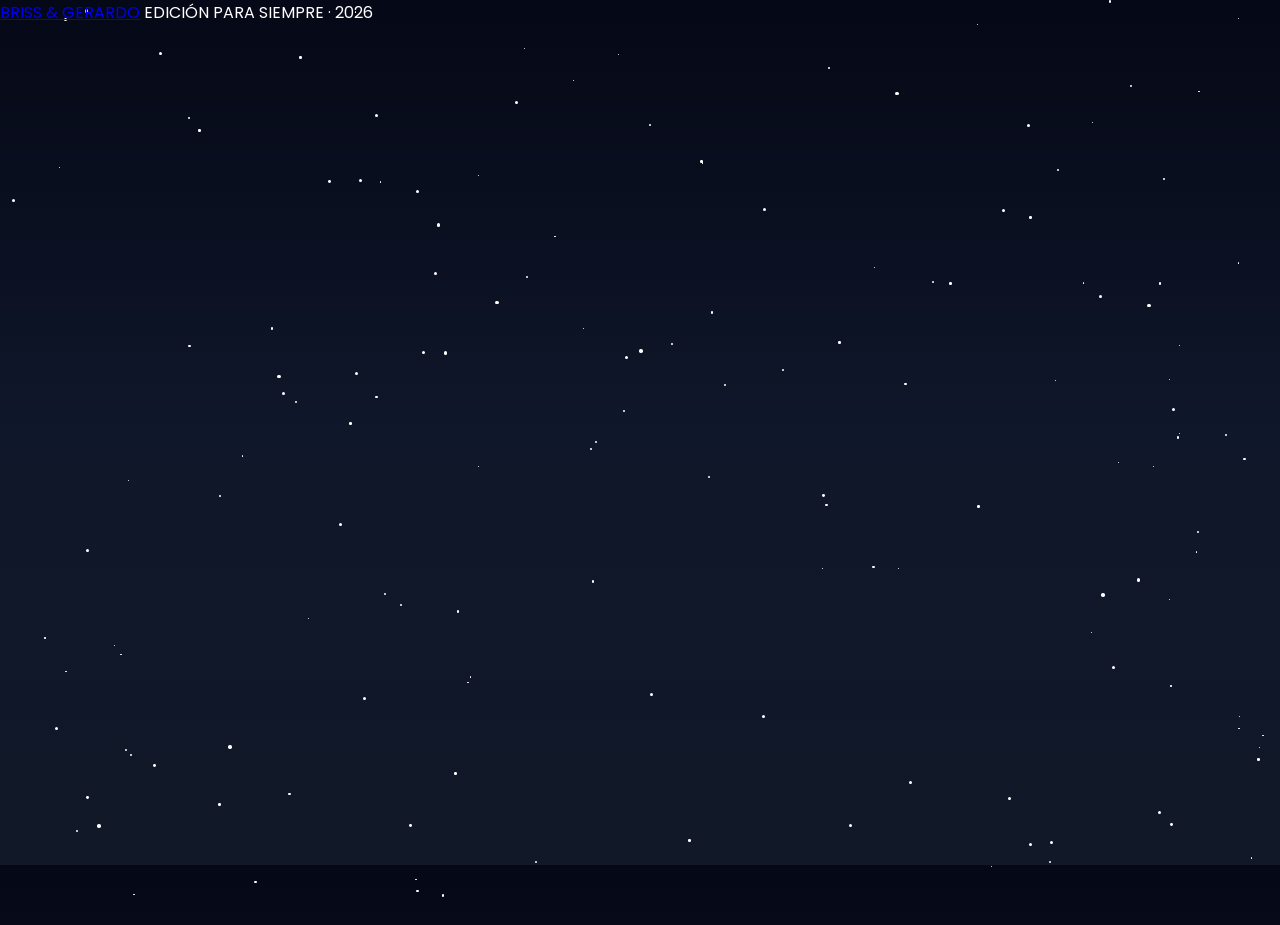
==== commit 15aead23: "Nueva version, mas sitios Added theme color meta tag and updated title." ====
--- a/index.html
+++ b/index.html
@@ -1,620 +1,112 @@
 <!DOCTYPE html>
 <html lang="es">
 <head>
-
   <meta charset="UTF-8">
   <meta name="viewport" content="width=device-width, initial-scale=1.0">
+  <meta name="theme-color" content="#fbf4f1">
+  <title>Nuestros recuerdos ❤️</title>
+  <link rel="icon" href="data:image/svg+xml,<svg xmlns=%22http://www.w3.org/2000/svg%22 viewBox=%220 0 100 100%22><text y=%22.9em%22 font-size=%2290%22>❤️</text></svg>">
+  <link rel="preconnect" href="https://fonts.googleapis.com">
+  <link href="https://fonts.googleapis.com/css2?family=Poppins:wght@300;400;600;700&family=Playfair+Display:ital,wght@0,600;1,600&display=swap" rel="stylesheet">
+  <link rel="stylesheet" href="style.css">
+</head>
+<body class="menu-page">
+  <div class="stars" id="stars" aria-hidden="true"></div>
 
-<title>Feliz cumpleaños mi vida</title>
+  <main class="site-menu">
+    <div class="menu-card">
+      <header class="magazine-masthead">
+        <a class="magazine-wordmark" href="Index.html">BRISS <span>&</span> GERARDO</a>
+        <span class="magazine-issue">EDICIÓN PARA SIEMPRE <span>·</span> 2026</span>
+      </header>
 
-  <link rel="icon" href="data:image/svg+xml,<svg xmlns=%22http://www.w3.org/2000/svg%22 viewBox=%220 0 100 100%22><text y=%22.9em%22 font-size=%2290%22>❤️</text></svg>">
+      <div class="magazine-layout">
+        <section class="magazine-cover" aria-label="Nuestra historia">
+          <img src="multimedia/recuerdos%20cumplea%C3%B1o%202026/recuerdocumplea%C3%B1os4.png" alt="Celebrando juntos rodeados de flores">
+          <span class="cover-kicker">NUESTRA HISTORIA</span>
+          <div class="cover-copy">
+            <span>Una colección de momentos</span>
+            <h1>Nuestros<br>momentos,<br><em>mi princesa.</em></h1>
+          </div>
+          <span class="cover-sticker" aria-hidden="true">mi lugar<br>favorito<br>♡ es mi terremotito</span>
+          <span class="cover-caption">HECHO CON AMOR, PARA TI</span>
+        </section>
 
-  <link rel="preconnect" href="https://fonts.googleapis.com">
-
-<link href="https://fonts.googleapis.com/css2?family=Poppins:wght@300;400;600;700&family=Playfair+Display:ital,wght@0,600;1,600&display=swap" rel="stylesheet">
-
-  <link rel="stylesheet" href="style.css">
-
-</head>
-
-<body>
-
-  <!-- MUSICA -->
-
-<audio id="music" loop>
-  <source src="multimedia/A Thousand Years-Christina Perri.mpeg" type="audio/mp3">
-</audio>
-
- <!-- FONDO -->
-
-  <div class="stars" id="stars">
-
-    <div class="jupiter">
-      <div class="jupiter-ring"></div>
-    </div>
-
-  </div>
-
-  <!-- LUNA = BOTON DE MUSICA -->
-
-  <div class="moon" id="moonBtn" onclick="toggleMusic()"></div>
-
-  <div class="moon-tooltip" id="moonTooltip">
-    Toca la luna para pausar la música 🎵
-  </div>
-
-  </div>
-
-  <!-- HERO -->
-
-  <section class="hero">
-
-    <div class="hero-content">
-
-      <div class="floating-heart">💗</div>
-      <h1>Feliz cumpleaños mi terremotito ❤️</h1>
-
-      <p>
-        Hoy 8 de julio cumple años la futura doctora más hermosa del mundo 🌷✨ y yo tengo la suerte de poder ser parte de su historia ❤️
-      </p>
-
-      <a href="#contador" class="btn">
-        Haz clic aquí mi princesa ✨
-      </a>
-
-    </div>
-
-  </section>
-
-  <!-- CONTADOR -->
-
-<section id="contador">
-
-  <h2 class="title">
-    Desde aquel 4 de abril a las 9:10 a.m. ❤️
-  </h2>
-
-  <p class="flowers-text">
-    Dale click a la foto, mi princesa ❤️
-  </p>
-
-  <div class="counter-section">
-
-    <!-- FOTO -->
-
-    <div class="counter-image">
-
-  <div class="flip-card">
-
-    <div class="flip-card-inner">
-
-      <!-- FRENTE -->
-
-      <div class="flip-card-front">
-
-        <img src="multimedia/4deabril.jpeg">
-
-      </div>
-
-      <!-- ATRAS -->
-
-      <div class="flip-card-back">
-
-        <h3>
-          ❤️
-        </h3>
-
-        <p>
-          Ese 4 de abril comenzó el capítulo más bonito de mi vida, te amo mi terremotito.
-        </p>
-
-      </div>
-
-    </div>
-
-  </div>
-
-</div>
-    <!-- CONTADOR -->
-
-    <div class="counter">
-
-      <div class="counter-box">
-        <h2 id="days">0</h2>
-        <p>Días</p>
-      </div>
-
-      <div class="counter-box">
-        <h2 id="hours">0</h2>
-        <p>Horas</p>
-      </div>
-
-      <div class="counter-box">
-  <h2 id="minutes">0</h2>
-  <p>Minutos</p>
-</div>
-
-<div class="counter-box">
-  <h2 id="seconds">0</h2>
-  <p>Segundos</p>
-</div>
-
-    </div>
-
-  </div>
-
-</section>
-
-  <!-- TULIPANES -->
-
-<section class="flowers-section">
-
-  <h2 class="title">
-    Mereces flores solo por lo bonita que eres, mi amor 🌷❤️
-  </h2>
-
-  <p class="flowers-text">
-    Dale click a cada una de las fotos, mi princesa ❤️
-  </p>
-
-  <div class="flowers-gallery">
-
-    <!-- FOTO 1 -->
-
-    <div class="flower-card">
-
-      <div class="flower-inner">
-
-        <!-- FRENTE -->
-
-        <div class="flower-front">
-
-          <img src="multimedia/flores1.jpeg">
-
-        </div>
-
-        <!-- ATRAS -->
-
-        <div class="flower-back">
-
-          <p>
-            Recuerdo el día que nos vimos por primera vez en persona, tú estabas nerviosa pensando que quizá no me gustarías, pero al verte me di cuenta de lo contrario: eras mucho más preciosa en persona 🌷 te dejé las flores en el asiento del carro y te pedí que no abrieras la puerta porque “no funcionaba”, pero en realidad era solo una excusa para poder abrirte yo y sorprenderte ❤️. (09 de marzo 2026)
-          </p>
-
-        </div>
-
-      </div>
-
-    </div>
-
-    <!-- FOTO 2 -->
-
-    <div class="flower-card">
-
-      <div class="flower-inner">
-
-        <div class="flower-front">
-
-          <img src="multimedia/flores2.jpeg">
-
-        </div>
-
-        <div class="flower-back">
-
-          <p>
-            Recuerdo que no lo esperabas, porque nos vimos un día después del Día de las Flores Amarillas 🌼 y el vigilante del centro comercial se nos quedó viendo cuando gritaste emocionada 😅 verte así de feliz y saber que te sentiste amada es lo mejor del mundo ❤️. (22 de marzo 2026)
-          </p>
-
-        </div>
-
-      </div>
-
-    </div>
-
-    <!-- FOTO 3 -->
-
-    <div class="flower-card">
-
-      <div class="flower-inner">
-
-        <div class="flower-front">
-
-          <img src="multimedia/flores3.jpeg">
-
-        </div>
-
-        <div class="flower-back">
-
-          <p>
-            Recuerdo ese día cuando te pedí que fueras mi novia ❤️ te dije que íbamos a Multiplaza a desayunar, y te pusiste triste porque un día antes te había prometido cocinarte el desayuno… pero en realidad era una excusa✨ y luego por la tarde fuimos al Boquerón 🌋, aunque llegamos al parqueo nada mas porque estaba lloviendo 🌧️ (04 de abril 2026)
-          </p>
-
-        </div>
-
-      </div>
-
-    </div>
-
-  </div>
-
-  <!-- PETALOS -->
-
-  <div class="petals">
-
-    <span>🌸</span>
-    <span>🌷</span>
-    <span>🌸</span>
-    <span>🌷</span>
-    <span>🌸</span>
-
-  </div>
-
-</section>
-
-  <!-- MEDICINA -->
-
-  <section>
-
-    <h2 class="title">
-      Mi novia es bilingüe, paramédico y una gran futura doctora 🩺, me llenas de orgullo.❤️
-    </h2>
-
-      <p class="flowers-text">
-    Dale click a cada una de las fotos, mi princesa ❤️
-  </p>
-
-    <div class="medicine">
-
-      <div class="icon-box" onclick="toggleText(this)">
-
-  <div class="icon-photo">
-    <img src="multimedia/bilingüe.png" class="icon-img">
-    <span class="icon-badge">🌍</span>
-  </div>
-
-  <div class="icon-hidden-text">
-    <p class="icon-text">
-    Admiro tu inteligencia y dedicación. Despertar todos los días a las 6:00 a.m. para asistir a clases demuestra lo comprometida que eres con tu futuro. Me encanta verte esforzarte por tus metas, porque sé todo lo que eres capaz de lograr cuando te propones algo. 🌍❤️
-    </p>
-  </div>
-
-</div>
-
-<div class="icon-box" onclick="toggleText(this)">
-
-  <div class="icon-photo">
-    <img src="multimedia/paramedico.jpeg" class="icon-img">
-    <span class="icon-badge">🚑</span>
-  </div>
-
-  <div class="icon-hidden-text">
-    <p class="icon-text">
-      Gracias por cuidar a los demás con un corazón tan bonito.Eres una de las mejores personas que he conocido. Tu vocación de ayudar a quienes más lo necesitan habla de la enorme calidad humana que tienes. Aunque no estuve presente durante esa etapa de tu vida, no me entristece, porque tendré la fortuna de acompañarte durante todo lo que está por venir. ❤️🚑
-    </p>
-  </div>
-
-</div>
-
-<div class="icon-box" onclick="toggleText(this)">
-
-  <div class="icon-photo">
-    <img src="multimedia/dra.jpg" class="icon-img">
-    <span class="icon-badge">🩺</span>
-  </div>
-
-  <div class="icon-hidden-text">
-    <p class="icon-text">
-      Convertirte en doctora es una meta que siempre he admirado de ti. Desde que te conozco he visto tu esfuerzo, tu disciplina y tu pasión por lo que haces. Estoy completamente seguro de que lo lograrás. Y cuando llegue ese día, sé que tú serás una de las personas más felices del mundo... y yo seré el novio más orgulloso de todos. ❤️🩺🌷
-    </p>
-  </div>
-
-</div>
-
-  </section>
-
-  <!-- GALERIA -->
-
-  <section>
-
-    <h2 class="title">
-      Nuestros recuerdos 📸
-    </h2>
-
-<div class="gallery">
-
-  <div class="memory-card">
-    <img src="multimedia/recuerdo2.jpeg">
-  </div>
-
-  <div class="memory-card">
-    <img src="multimedia/recuerdo1.jpeg">
-  </div>
-
-  <div class="memory-card">
-    <img src="multimedia/recuerdo3.jpeg">
-  </div>
-
-  <div class="memory-card">
-    <img src="multimedia/recuerdo4.jpeg">
-  </div>
-
-</div> 
-
-  </section>
-
-  <!-- CARTAS -->
-
-  <section>
-
-    <h2 class="title">
-      Cartitas para ti 💌
-    </h2>
-
-    <div class="letters">
-
-      <div class="letter" onclick="toggleText(this)">
-
-        <h3>
-          Ábreme cuando estés triste
-        </h3>
-
-        <div class="hidden-text">
-          Sin importar si estás en Santa Ana o yo en San Salvador, mi cariño por ti no cambia con la distancia. Eres lo más bonito que tengo, futura doctora hermosa 🌷❤️.
-        </div>
-
-      </div>
-
-      <div class="letter" onclick="toggleText(this)">
-
-        <h3>
-          Ábreme cuando me extrañes
-        </h3>
-
-        <div class="hidden-text">
-          Sé que ahora mismo la distancia pesa, pero también sé que estás construyendo tu futuro, y yo quiero ser parte de él. Llegará el día en que no estemos tan lejos, y voy a consentir mucho más a mi princesa, solo porque se lo merece por existir 🌷❤️.
-
-        </div>
-
-      </div>
-
-      <div class="letter" onclick="toggleText(this)">
-
-        <h3>
-          Ábreme cuando quieras sonreír
-        </h3>
-
-        <div class="hidden-text">
-          Cada vez que pienso en nuestro futuro, me imagino contigo para siempre: casándonos, construyendo una vida juntos, y viéndote convertirte en la doctora que siempre soñaste ser. Contigo sí quiero todo eso 💍❤️.
-        </div>
-
-      </div>
-
-</div>
-
-  </section>
-
-  <!-- CARTA SELLADA -->
-
-  <section class="sealed-letter-section">
-
-    <h2 class="title">Una carta para el futuro ❤️</h2>
-
-    <div class="sealed-letter" id="sealedLetter">
-
-      <div class="lock-view" id="lockView">
-
-        <div class="padlock">🔒</div>
-
-        <p class="sealed-text">
-          Esta carta se desbloqueará el 4 de abril de 2027 a las 9:10 a.m.
-        </p>
-
-        <div class="lock-counter">
-
-          <div class="lock-box">
-            <h3 id="ldays">0</h3>
-            <span>Días</span>
+        <section class="magazine-index" aria-labelledby="memories-title">
+          <div class="index-heading">
+            <span class="index-kicker">PASA LA PÁGINA</span>
+            <h2 id="memories-title">Nuestros recuerdos</h2>
+            <p>Pequeños capítulos de una historia que amo vivir contigo.</p>
           </div>
 
-          <div class="lock-box">
-            <h3 id="lhours">0</h3>
-            <span>Horas</span>
-          </div>
-
-          <div class="lock-box">
-            <h3 id="lminutes">0</h3>
-            <span>Min</span>
-          </div>
-
-          <div class="lock-box">
-            <h3 id="lseconds">0</h3>
-            <span>Seg</span>
-          </div>
-
-        </div>
-
-<button class="open-letter-btn" id="openLetterBtn">
-          Abrir carta 💌
-        </button>
-
-        <div class="not-yet-popup" id="notYetPopup">
-          <p>Aún no es 4 de abril de 2027, mi terremotito 🌷 un poquito más de paciencia ❤️</p>
-        </div>
-
+          <nav class="memory-menu" aria-label="Nuestros recuerdos">
+            <details class="birthday-dropdown">
+              <summary class="memory-link">
+                <span class="memory-icon" aria-hidden="true">🎂</span>
+                <span class="memory-link-copy">
+                  <strong>Los cumpleaños de mi princesa</strong>
+                  <span>Todos tus días especiales</span>
+                </span>
+                <span class="memory-arrow" aria-hidden="true">↗</span>
+              </summary>
+              <div class="birthday-years">
+                <a class="birthday-year" href="cumpleanos-2026.html">
+                  <strong>2026</strong>
+                  <span>🎂</span>
+                  <span class="year-arrow" aria-hidden="true">↗</span>
+                </a>
+                <div class="birthday-year coming-soon" aria-disabled="true">
+                  <strong>2027</strong>
+                  <span>Próximamente ✨</span>
+                </div>
+              </div>
+            </details>
+            <a class="memory-link" href="navidad.html">
+              <span class="memory-icon" aria-hidden="true">🎄</span>
+              <span class="memory-link-copy">
+                <strong>Nuestra primera Navidad</strong>
+                <span>Una Navidad para recordar</span>
+              </span>
+              <span class="memory-arrow" aria-hidden="true">↗</span>
+            </a>
+            <a class="memory-link" href="primer-aniversario.html">
+              <span class="memory-icon" aria-hidden="true">💞</span>
+              <span class="memory-link-copy">
+                <strong>Nuestro primer año juntos</strong>
+                <span>El comienzo de muchos más</span>
+              </span>
+              <span class="memory-arrow" aria-hidden="true">↗</span>
+            </a>
+            <a class="memory-link" href="nuestra-boda.html">
+              <span class="memory-icon" aria-hidden="true">💍</span>
+              <span class="memory-link-copy">
+                <strong>Nuestra boda</strong>
+                <span>El día de nuestro para siempre</span>
+              </span>
+              <span class="memory-arrow" aria-hidden="true">↗</span>
+            </a>
+            <a class="memory-link" href="graduacion.html">
+              <span class="memory-icon" aria-hidden="true">🎓</span>
+              <span class="memory-link-copy">
+                <strong>La graduación de mi princesa</strong>
+                <span>Celebrando a la gran doctora que serás</span>
+              </span>
+              <span class="memory-arrow" aria-hidden="true">↗</span>
+            </a>
+            <a class="memory-link" href="otros.html">
+              <span class="memory-icon" aria-hidden="true">✨</span>
+              <span class="memory-link-copy">
+                <strong>Otros recuerdos</strong>
+                <span>Más momentos bonitos de nuestra historia</span>
+              </span>
+              <span class="memory-arrow" aria-hidden="true">↗</span>
+            </a>
+          </nav>
+          <p class="menu-signature">Con todo mi amor, para ti <span>♡</span></p>
+        </section>
       </div>
-
-      <div class="letter-reveal" id="letterReveal">
-
-        <div class="envelope-open">💌</div>
-
-      <p class="letter-content">
-          Mi amor, si estás leyendo esto, significa que llegamos a nuestro primer año juntos.
-          <br><br>
-          Estoy escribiendo esta carta hoy, 05 de julio de 2026, sin poder imaginar todavía todos esos momentos lindos que nos faltan por vivir en este año que está por venir.
-          <br><br>
-          Quiero que sepas que cada día de este tiempo, aunque a veces la distancia pesara, mi amor por ti solo creció. Te vi esforzarte, madrugar, estudiar y no hubo un solo momento en que no me sintiera orgulloso de ser parte de tu vida.
-          <br><br>
-          Hoy, un año después, quiero decirte que esto apenas comienza: nos faltan aproximadamente 70 años juntos. Falta verte graduarte, falta el día en que no estemos tan lejos, falta construir la vida que tantas veces imaginamos juntos.
-          <br><br>
-          Quiero que sepas que no existe nadie más que te iguale o te reemplace.
-          <br><br>
-          Lo mejor de todo es que te di de regalo este sitio en tu cumpleaños de 2026, y te emocionaste tanto que eso valió completamente la pena. Y ahora te emocionarás de nuevo al leer esta carta meses después... es como si la sorpresa hubiera durado todo este tiempo.
-          <br><br>
-          Gracias por un año a tu lado, mi princesa. Que sea el primero de muchísimos más ❤️
-        </p>
-
-        <button class="close-letter-btn" id="closeLetterBtn">
-          Cerrar carta ✕
-        </button>
-
-      </div>
-
     </div>
-
-  </section>
-
-  <!-- VIDEO -->
-
-  <!-- VIDEO -->
-
-  <section class="red-thread-section">
-
-  <h2 class="title">
-    Nuestro hilo rojo ❤️
-  </h2>
-
-  <div class="thread-container">
-
-    <!-- TU FOTO -->
-
-    <img
-      src="multimedia/yo.png"
-      class="person yo"
-    >
-
-<!-- HILO -->
-
-    <svg
-      class="thread-line"
-      viewBox="0 0 1000 400"
-      preserveAspectRatio="none"
-    >
-
-      <!-- linea hacia el corazon (izquierda) -->
-      <path
-        class="thread-link"
-        d="M120 180 C220 140, 320 150, 400 150"
-      />
-
-      <!-- corazon central -->
-      <path
-        class="heart-path"
-        d="M500 200
-           C500 160, 440 120, 400 150
-           C350 190, 410 250, 500 320
-           C590 250, 650 190, 600 150
-           C560 120, 500 160, 500 200
-           Z"
-      />
-
-      <!-- linea hacia ella (derecha) -->
-      <path
-        class="thread-link"
-        d="M600 150 C700 150, 820 170, 920 220"
-      />
-
-    </svg>
-
-    <!-- FOTO ELLA -->
-
-    <img
-      src="multimedia/ella.png"
-      class="person ella"
-    >
-
-  </div>
-
-  <div class="thread-text">
-
-    <p>
-      Dicen que un hilo rojo invisible conecta a las almas destinadas a encontrarse, sin importar el tiempo, la distancia o el camino que deban recorrer.
-    </p>
-
-    <p>
-      No sé en qué momento el destino ató el nuestro, pero hoy entiendo que cada paso que di, sin saberlo, me estaba llevando hacia ti ❤️
-    </p>
-
-  </div>
-
-</section>
-  <!-- FINAL -->
-
-<section class="final">
-
-    <div class="special-message">
-
-  <!-- FOTO -->
-
-  <div class="baby-photo">
-
-    <img src="multimedia/miprincesadepequeña.jpeg">
-    <span class="baby-badge">🌷</span>
-
-  </div>
-
-  <!-- TEXTO -->
-
-  <div class="special-text">
-
-    <span class="quote-mark">❝</span>
-
-    <h2>
-      Para la niña más especial del mundo ❤️
-    </h2>
-
-    <p>
-      Gracias por existir, futura doctora hermosa 🌷
-    </p>
-
-  </div>
-
-</div>
-
-  </section>
-
-  <footer class="love-footer">
-
-  <div class="footer-line"></div>
-
-  <p class="footer-message fade-text">
-    Hecho con todo mi amor para mi terremotito❤️
-  </p>
-  <p class="footer-message fade-text">
-    No tengo ni la menor duda de que vas a ser la mejor doctora del mundo y una esposa increíble ✨
-  </p>
-
-<div class="flower-row fade-text">
-  🌷 🌸 🌷 🌸 🌷
-</div>
-
-  <div class="footer-info fade-text">
-
-    <span>
-      ♡ Creado por el amor de tu vida ♡
-    </span>
-
-    <span class="footer-year">
-      2026
-    </span>
-
-  </div>
-
-  <p class="copyright fade-text">
-    © 2026 Todos los derechos reservados.
-  </p>
-
- </footer>
+  </main>
   <script src="script.js"></script>
-
 </body>
 </html>
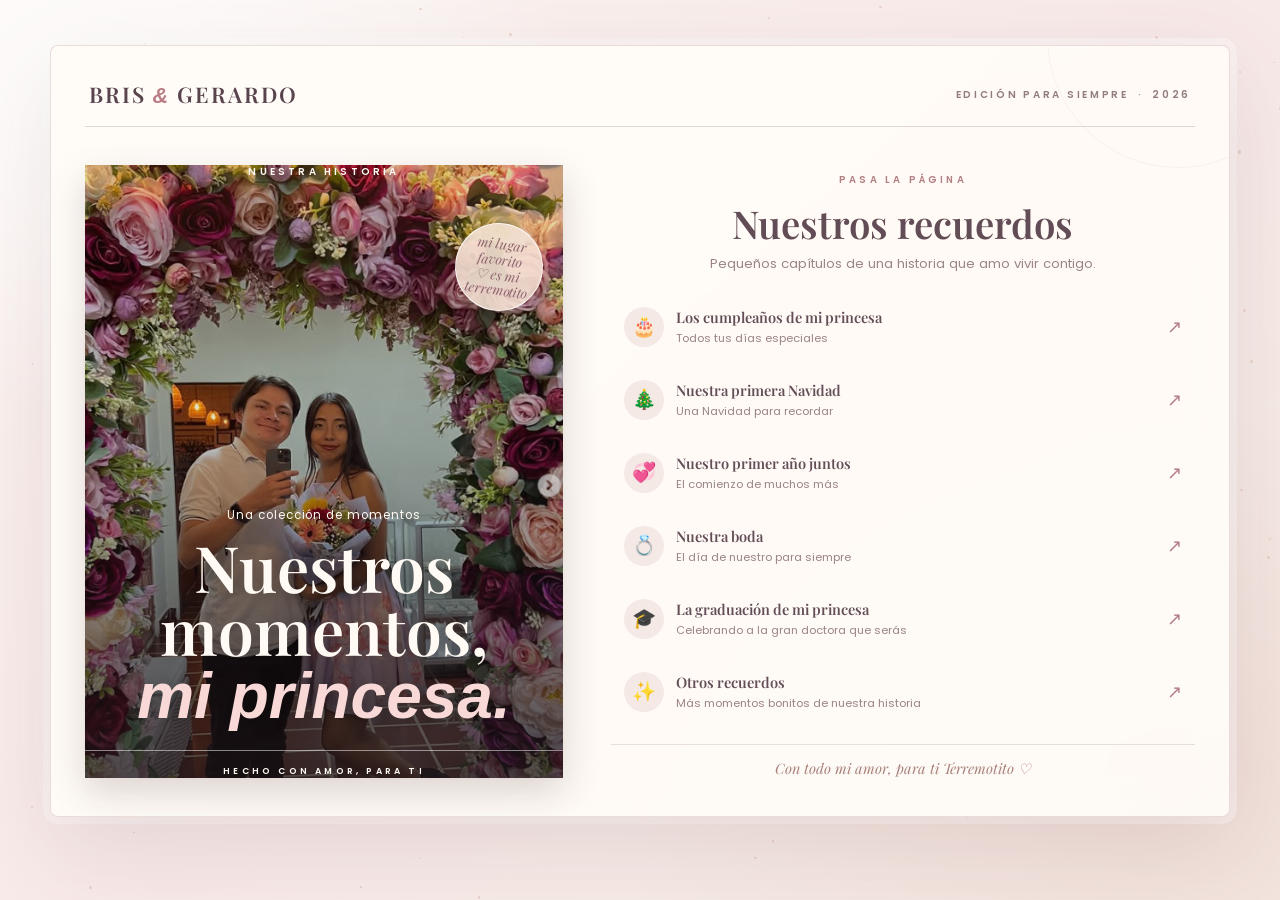
==== commit a3cce1b6: "cambios de texto en el index" ====
--- a/index.html
+++ b/index.html
@@ -4,7 +4,7 @@
   <meta charset="UTF-8">
   <meta name="viewport" content="width=device-width, initial-scale=1.0">
   <meta name="theme-color" content="#fbf4f1">
-  <title>Nuestros recuerdos ❤️</title>
+  <title>Para mi terremotito❤️</title>
   <link rel="icon" href="data:image/svg+xml,<svg xmlns=%22http://www.w3.org/2000/svg%22 viewBox=%220 0 100 100%22><text y=%22.9em%22 font-size=%2290%22>❤️</text></svg>">
   <link rel="preconnect" href="https://fonts.googleapis.com">
   <link href="https://fonts.googleapis.com/css2?family=Poppins:wght@300;400;600;700&family=Playfair+Display:ital,wght@0,600;1,600&display=swap" rel="stylesheet">
@@ -16,7 +16,7 @@
   <main class="site-menu">
     <div class="menu-card">
       <header class="magazine-masthead">
-        <a class="magazine-wordmark" href="Index.html">BRISS <span>&</span> GERARDO</a>
+        <a class="magazine-wordmark" href="Index.html">BRIS <span>&</span> GERARDO</a>
         <span class="magazine-issue">EDICIÓN PARA SIEMPRE <span>·</span> 2026</span>
       </header>
 
@@ -102,7 +102,7 @@
               <span class="memory-arrow" aria-hidden="true">↗</span>
             </a>
           </nav>
-          <p class="menu-signature">Con todo mi amor, para ti <span>♡</span></p>
+          <p class="menu-signature">Con todo mi amor, para ti Terremotito <span>♡</span></p>
         </section>
       </div>
     </div>
--- a/style.css
+++ b/style.css
@@ -500,6 +500,44 @@
   opacity:.8;
 }
 
+.birthday-gallery-section{
+  text-align:center;
+}
+
+.birthday-gallery{
+  grid-template-columns:repeat(auto-fit,minmax(220px,1fr));
+  gap:28px;
+  align-items:start;
+}
+
+.birthday-gallery .memory-card{
+  padding:10px;
+  border:1px solid rgba(255,214,231,.55);
+  border-radius:12px;
+  background:linear-gradient(145deg, #fff, #fff1f6);
+  box-shadow:0 12px 28px rgba(0,0,0,.25), 0 0 20px rgba(255,126,179,.12);
+}
+
+.birthday-gallery .memory-card:nth-child(odd),
+.birthday-gallery .memory-card:nth-child(even){
+  transform:none;
+}
+
+.birthday-gallery .memory-card:hover{
+  transform:translateY(-5px) scale(1.02);
+}
+
+.birthday-gallery .memory-card img{
+  height:auto;
+  aspect-ratio:4 / 3;
+  border-radius:6px;
+  object-fit:cover;
+}
+
+.birthday-gallery .memory-card::after{
+  content:none;
+}
+
 /* HILO ROJO */
 
 .red-thread-section{
@@ -847,6 +885,1807 @@
 
   font-size:.9rem;
 
+}
+
+/* MENU DE RECUERDOS */
+
+.menu-page{
+  min-height:100vh;
+}
+
+.site-menu{
+  min-height:100vh;
+  display:flex;
+  align-items:center;
+  justify-content:center;
+  padding:80px 20px;
+  text-align:center;
+}
+
+.menu-card{
+  width:min(100%, 650px);
+  padding:clamp(28px, 6vw, 56px);
+  border:1px solid rgba(255,182,213,.3);
+  border-radius:30px;
+  background:linear-gradient(160deg, rgba(255,214,231,.1), rgba(15,23,42,.76));
+  box-shadow:0 20px 70px rgba(0,0,0,.3), 0 0 35px rgba(255,126,179,.12);
+  backdrop-filter:blur(14px);
+}
+
+.menu-card .floating-heart{
+  margin-bottom:12px;
+}
+
+.menu-eyebrow{
+  color:#f9c6db;
+  letter-spacing:1.5px;
+  font-size:.85rem;
+  text-transform:uppercase;
+}
+
+.menu-card h1,
+.memory-page-content h1{
+  margin:10px 0 12px;
+  color:#ffd6e7;
+  font-family:'Playfair Display',serif;
+  font-size:clamp(2.2rem, 6vw, 3.5rem);
+  font-style:italic;
+  text-shadow:0 0 20px rgba(255,126,179,.35);
+}
+
+.menu-description{
+  margin-bottom:30px;
+  color:#d1d5db;
+}
+
+.memory-menu{
+  display:grid;
+  gap:12px;
+  text-align:left;
+}
+
+.memory-link{
+  display:flex;
+  align-items:center;
+  gap:16px;
+  padding:17px 18px;
+  border:1px solid rgba(255,182,213,.22);
+  border-radius:18px;
+  background:rgba(255,255,255,.055);
+  color:white;
+  text-decoration:none;
+  transition:transform .25s ease, border-color .25s ease, background .25s ease, box-shadow .25s ease;
+}
+
+.birthday-dropdown summary{
+  list-style:none;
+  cursor:pointer;
+}
+
+.birthday-dropdown summary::-webkit-details-marker{
+  display:none;
+}
+
+.birthday-dropdown[open] > summary .memory-arrow{
+  transform:rotate(90deg);
+}
+
+.birthday-dropdown .memory-arrow{
+  transition:transform .25s ease;
+}
+
+.memory-link:hover,
+.memory-link:focus-visible{
+  transform:translateY(-3px);
+  border-color:rgba(255,126,179,.7);
+  background:rgba(255,126,179,.1);
+  box-shadow:0 8px 25px rgba(255,126,179,.15);
+  outline:none;
+}
+
+.memory-icon{
+  width:42px;
+  flex:0 0 42px;
+  text-align:center;
+  font-size:1.7rem;
+}
+
+.memory-link-copy{
+  display:grid;
+  gap:3px;
+}
+
+.memory-link-copy strong{
+  color:#ffe5ef;
+  font-weight:600;
+}
+
+.memory-link-copy span{
+  color:#cbd5e1;
+  font-size:.83rem;
+}
+
+.memory-arrow{
+  margin-left:auto;
+  color:#ff9fc3;
+  font-size:1.8rem;
+}
+
+.birthday-years{
+  display:grid;
+  gap:8px;
+  margin:8px 0 4px 58px;
+  padding-left:14px;
+  border-left:1px solid rgba(255,182,213,.3);
+}
+
+.birthday-year{
+  display:flex;
+  align-items:center;
+  gap:12px;
+  padding:12px 14px;
+  border:1px solid rgba(255,182,213,.17);
+  border-radius:14px;
+  background:rgba(255,255,255,.035);
+  color:#ffe5ef;
+  text-align:left;
+  text-decoration:none;
+}
+
+a.birthday-year{
+  transition:background .2s ease, border-color .2s ease, transform .2s ease;
+}
+
+a.birthday-year:hover,
+a.birthday-year:focus-visible{
+  transform:translateX(3px);
+  border-color:rgba(255,126,179,.6);
+  background:rgba(255,126,179,.1);
+  outline:none;
+}
+
+.birthday-year > strong{
+  color:#ffb5d0;
+}
+
+.birthday-year > span:nth-of-type(1){
+  color:#cbd5e1;
+  font-size:.8rem;
+}
+
+.birthday-year .year-arrow{
+  margin-left:auto;
+  color:#ff9fc3;
+  font-size:1.5rem;
+}
+
+.birthday-year.coming-soon{
+  opacity:.65;
+}
+
+.birthday-year.coming-soon span{
+  margin-left:auto;
+  color:#f4dca6;
+  font-size:.8rem;
+}
+
+.menu-signature{
+  margin-top:28px;
+  color:#f9c6db;
+  font-family:'Playfair Display',serif;
+  font-style:italic;
+}
+
+.memory-page{
+  min-height:100vh;
+}
+
+.back-home{
+  position:fixed;
+  z-index:2;
+  top:20px;
+  left:20px;
+  padding:10px 16px;
+  border:1px solid rgba(255,182,213,.28);
+  border-radius:50px;
+  background:rgba(5,8,22,.7);
+  color:#ffd6e7;
+  text-decoration:none;
+  backdrop-filter:blur(10px);
+}
+
+.back-home:hover,
+.back-home:focus-visible{
+  border-color:rgba(255,126,179,.7);
+  outline:none;
+}
+
+.memory-page-content{
+  min-height:100vh;
+  display:flex;
+  flex-direction:column;
+  align-items:center;
+  justify-content:center;
+  padding:100px 20px 60px;
+  text-align:center;
+}
+
+.memory-page-content h1{
+  margin-bottom:30px;
+}
+
+.memory-page-panel{
+  width:min(100%, 700px);
+  margin-bottom:30px;
+  padding:clamp(28px, 6vw, 48px);
+  border:1px solid rgba(255,182,213,.28);
+  border-radius:26px;
+  background:linear-gradient(160deg, rgba(255,214,231,.1), rgba(15,23,42,.75));
+  box-shadow:0 15px 50px rgba(0,0,0,.25);
+  backdrop-filter:blur(12px);
+}
+
+.memory-page-panel p{
+  margin-bottom:24px;
+  color:#f3f4f6;
+  font-size:1.1rem;
+  line-height:1.9;
+}
+
+.memory-page-panel span{
+  font-size:1.8rem;
+}
+
+@media(max-width:520px){
+  .memory-link{
+    gap:10px;
+    padding:14px 12px;
+  }
+
+  .memory-link-copy strong{
+    font-size:.9rem;
+  }
+
+  .memory-link-copy span{
+    font-size:.75rem;
+  }
+
+  .back-home{
+    top:12px;
+    left:12px;
+    font-size:.8rem;
+  }
+}
+
+/* AMBIENTE NAVIDENO */
+
+.christmas-page{
+  background:
+    radial-gradient(ellipse at 50% 60%, rgba(25,91,67,.24), transparent 48%),
+    linear-gradient(to bottom, #07121b, #10251f 58%, #17251e);
+}
+
+.christmas-page .moon{
+  background:radial-gradient(circle at 35% 35%, #ffe7a6, #d28b43 72%);
+  box-shadow:0 0 22px rgba(255,207,125,.35);
+}
+
+.gift-music-btn{
+  position:fixed;
+  z-index:999;
+  top:18px;
+  right:18px;
+  width:72px;
+  height:72px;
+  padding:0;
+  border:0;
+  background:transparent;
+  cursor:pointer;
+  touch-action:manipulation;
+  -webkit-tap-highlight-color:transparent;
+  user-select:none;
+}
+
+.gift-box{
+  position:absolute;
+  left:17px;
+  bottom:8px;
+  width:38px;
+  height:34px;
+  border:2px solid #ffe5a3;
+  border-radius:4px 4px 8px 8px;
+  background:linear-gradient(90deg, #ae3042 0 40%, #f0c56e 40% 58%, #ae3042 58%);
+  box-shadow:0 5px 15px rgba(0,0,0,.35), 0 0 18px rgba(255,190,89,.25);
+  transition:transform .35s ease;
+}
+
+.gift-lid{
+  position:absolute;
+  z-index:2;
+  top:16px;
+  left:13px;
+  width:46px;
+  height:12px;
+  border:2px solid #ffe5a3;
+  border-radius:4px;
+  background:linear-gradient(90deg, #c6424d 0 38%, #f0c56e 38% 61%, #c6424d 61%);
+  transform-origin:8% 100%;
+  transition:transform .4s cubic-bezier(.2,.8,.3,1);
+}
+
+.gift-bow{
+  position:absolute;
+  z-index:3;
+  top:8px;
+  left:30px;
+  width:18px;
+  height:12px;
+  border:3px solid #ffe5a3;
+  border-radius:50% 50% 4px 50%;
+  transform:rotate(-14deg);
+  transition:opacity .2s ease, transform .3s ease;
+}
+
+.gift-bow::after{
+  content:'';
+  position:absolute;
+  top:-3px;
+  left:7px;
+  width:12px;
+  height:9px;
+  border:3px solid #ffe5a3;
+  border-radius:50% 50% 50% 4px;
+  transform:rotate(28deg);
+}
+
+.gift-music-symbol{
+  position:absolute;
+  z-index:1;
+  top:12px;
+  left:27px;
+  color:#fff3ca;
+  font-size:1.3rem;
+  opacity:0;
+  transform:translateY(8px);
+  transition:opacity .25s ease, transform .35s ease;
+}
+
+.gift-control-label{
+  position:absolute;
+  top:76px;
+  right:0;
+  width:max-content;
+  max-width:150px;
+  padding:7px 11px;
+  border:1px solid rgba(244,220,166,.3);
+  border-radius:12px;
+  background:rgba(10,35,27,.94);
+  color:#ffe8b5;
+  font-size:.76rem;
+  opacity:0;
+  pointer-events:none;
+  transform:translateY(-4px);
+  transition:opacity .2s ease, transform .2s ease;
+}
+
+.gift-music-btn:hover .gift-control-label,
+.gift-music-btn:focus-visible .gift-control-label,
+.gift-music-btn.playing .gift-control-label{
+  opacity:1;
+  transform:translateY(0);
+}
+
+.gift-music-btn.playing .gift-lid{
+  transform:translate(-4px,-15px) rotate(-32deg);
+}
+
+.gift-music-btn.playing .gift-bow{
+  opacity:0;
+  transform:translate(-6px,-12px) rotate(-35deg);
+}
+
+.gift-music-btn.playing .gift-music-symbol{
+  opacity:1;
+  transform:translateY(-4px);
+  animation:giftNote 1s ease-in-out infinite alternate;
+}
+
+.gift-music-btn:hover .gift-box,
+.gift-music-btn:focus-visible .gift-box{
+  transform:translateY(-3px);
+}
+
+.gift-music-btn:focus-visible{
+  outline:2px solid #ffe8b5;
+  outline-offset:4px;
+  border-radius:12px;
+}
+
+.gift-music-btn.playing .gift-music-symbol::after{
+  content:'Ⅱ';
+  margin-left:4px;
+  font-family:'Poppins',sans-serif;
+  font-size:.65rem;
+  vertical-align:middle;
+}
+
+@keyframes giftNote{
+  from{transform:translateY(-2px) rotate(-5deg)}
+  to{transform:translateY(-9px) rotate(5deg)}
+}
+
+.christmas-garland{
+  position:fixed;
+  z-index:1;
+  top:0;
+  left:0;
+  width:100%;
+  height:66px;
+  border-bottom:3px solid #276548;
+  border-radius:0 0 50% 50%;
+  filter:drop-shadow(0 4px 5px rgba(0,0,0,.25));
+  pointer-events:none;
+}
+
+.christmas-garland::before{
+  content:'';
+  position:absolute;
+  top:12px;
+  left:0;
+  width:100%;
+  height:30px;
+  background:
+    radial-gradient(circle, #ffdd83 0 4px, transparent 5px) 5% 0 / 11% 26px repeat-x,
+    radial-gradient(circle, #ff7188 0 4px, transparent 5px) 10% 8px / 11% 26px repeat-x,
+    radial-gradient(circle, #a9e8be 0 4px, transparent 5px) 15% 0 / 11% 26px repeat-x;
+  animation:christmasLights 2s ease-in-out infinite alternate;
+}
+
+.christmas-snow,
+.christmas-snow::before,
+.christmas-snow::after{
+  position:fixed;
+  inset:0;
+  z-index:0;
+  pointer-events:none;
+  content:'';
+  background-image:
+    radial-gradient(2px 2px at 40px 60px, rgba(255,255,255,.9) 50%, transparent),
+    radial-gradient(3px 3px at 140px 170px, rgba(255,255,255,.75) 50%, transparent),
+    radial-gradient(2px 2px at 280px 110px, rgba(255,255,255,.8) 50%, transparent),
+    radial-gradient(3px 3px at 380px 250px, rgba(255,255,255,.65) 50%, transparent),
+    radial-gradient(2px 2px at 520px 80px, rgba(255,255,255,.8) 50%, transparent);
+  background-size:600px 320px;
+  animation:snowFall 14s linear infinite;
+}
+
+.christmas-snow::before{
+  opacity:.55;
+  transform:translateY(-320px);
+  animation-duration:20s;
+  background-position:120px 90px;
+}
+
+.christmas-snow::after{
+  opacity:.35;
+  transform:translateY(-320px);
+  animation-duration:26s;
+  background-position:280px 160px;
+}
+
+.christmas-page .memory-page-content{
+  z-index:1;
+  padding-top:125px;
+}
+
+.christmas-tree{
+  position:relative;
+  width:210px;
+  height:270px;
+  margin:0 auto 22px;
+  filter:drop-shadow(0 12px 18px rgba(0,0,0,.35));
+}
+
+.tree-top,
+.tree-middle,
+.tree-bottom{
+  position:absolute;
+  left:50%;
+  transform:translateX(-50%);
+  background:linear-gradient(110deg, #1d704b, #12452f);
+  clip-path:polygon(50% 0, 100% 100%, 0 100%);
+}
+
+.tree-top{
+  top:28px;
+  width:105px;
+  height:100px;
+}
+
+.tree-middle{
+  top:76px;
+  width:155px;
+  height:112px;
+}
+
+.tree-bottom{
+  top:128px;
+  width:205px;
+  height:120px;
+}
+
+.tree-trunk{
+  position:absolute;
+  z-index:-1;
+  left:calc(50% - 15px);
+  bottom:0;
+  width:30px;
+  height:42px;
+  border-radius:4px;
+  background:linear-gradient(90deg, #704326, #a36a3e);
+}
+
+.tree-star{
+  position:absolute;
+  z-index:2;
+  top:0;
+  left:50%;
+  color:#ffdf83;
+  font-size:2rem;
+  text-shadow:0 0 16px rgba(255,223,131,.85);
+  transform:translateX(-50%);
+  animation:starGlow 1.8s ease-in-out infinite alternate;
+}
+
+.tree-ornament{
+  position:absolute;
+  z-index:2;
+  width:13px;
+  height:13px;
+  border:1px solid rgba(255,255,255,.6);
+  border-radius:50%;
+  box-shadow:0 0 12px currentColor;
+  animation:ornamentGlow 1.5s ease-in-out infinite alternate;
+}
+
+.ornament-one{top:105px;left:92px;color:#ff7485;background:#ff7485}
+.ornament-two{top:142px;left:56px;color:#ffdf83;background:#ffdf83;animation-delay:.4s}
+.ornament-three{top:157px;right:54px;color:#ff7485;background:#ff7485;animation-delay:.8s}
+.ornament-four{top:195px;left:91px;color:#8be0b2;background:#8be0b2;animation-delay:.2s}
+.ornament-five{top:205px;right:35px;color:#ffdf83;background:#ffdf83;animation-delay:.6s}
+.ornament-six{top:187px;left:35px;color:#c4a5ff;background:#c4a5ff;animation-delay:1s}
+
+.tree-gift{
+  position:absolute;
+  z-index:3;
+  bottom:-14px;
+  font-size:2rem;
+}
+
+.gift-one{left:26px}
+.gift-two{right:21px;bottom:-6px;font-size:1.7rem}
+
+.christmas-page .menu-eyebrow{
+  color:#f4dca6;
+}
+
+.christmas-page .memory-page-content h1{
+  color:#ffe8b5;
+  text-shadow:0 0 22px rgba(255,201,120,.3);
+}
+
+.christmas-page .memory-page-panel{
+  border-color:rgba(244,220,166,.3);
+  background:linear-gradient(160deg, rgba(244,220,166,.09), rgba(10,35,27,.72));
+}
+
+.christmas-page .btn{
+  background:linear-gradient(135deg, #b33c4d, #8f253d);
+  box-shadow:0 0 22px rgba(179,60,77,.3);
+}
+
+.christmas-page .btn:hover{
+  background:linear-gradient(135deg, #c94d5d, #a52f46);
+}
+
+.christmas-page .back-home{
+  border-color:rgba(244,220,166,.3);
+  color:#ffe8b5;
+}
+
+@keyframes snowFall{
+  from{background-position:0 -320px}
+  to{background-position:40px 0}
+}
+
+@keyframes christmasLights{
+  from{filter:brightness(.8)}
+  to{filter:brightness(1.4)}
+}
+
+@keyframes ornamentGlow{
+  from{filter:brightness(.8)}
+  to{filter:brightness(1.35)}
+}
+
+@keyframes starGlow{
+  from{filter:brightness(.9);transform:translateX(-50%) scale(.95)}
+  to{filter:brightness(1.4);transform:translateX(-50%) scale(1.08)}
+}
+
+@media(prefers-reduced-motion:reduce){
+  .christmas-page *,
+  .christmas-page *::before,
+  .christmas-page *::after{
+    animation-duration:.01ms !important;
+    animation-iteration-count:1 !important;
+    scroll-behavior:auto !important;
+  }
+}
+
+/* CELEBRACIONES FUTURAS */
+
+.anniversary-page{
+  position:relative;
+  overflow:hidden;
+  background:
+    radial-gradient(ellipse at 50% 43%, rgba(121,91,141,.36), transparent 38%),
+    radial-gradient(ellipse at 50% 100%, rgba(190,127,112,.18), transparent 45%),
+    linear-gradient(155deg, #101424 0%, #211a31 52%, #342238 100%);
+}
+
+.anniversary-page .memory-page-content{
+  z-index:1;
+  padding-top:110px;
+}
+
+.anniversary-page .back-home{
+  border-color:rgba(241,211,166,.3);
+  color:#f7e9d2;
+}
+
+.anniversary-glow{
+  position:fixed;
+  top:50%;
+  left:50%;
+  width:min(90vw, 760px);
+  aspect-ratio:1;
+  border:1px solid rgba(240,213,173,.08);
+  border-radius:50%;
+  box-shadow:0 0 100px rgba(202,156,155,.08), inset 0 0 100px rgba(177,139,189,.06);
+  pointer-events:none;
+  transform:translate(-50%,-50%);
+}
+
+.anniversary-glow::before,
+.anniversary-glow::after{
+  position:absolute;
+  inset:10%;
+  border:1px solid rgba(240,213,173,.07);
+  border-radius:50%;
+  content:'';
+}
+
+.anniversary-glow::after{
+  inset:22%;
+  border-color:rgba(240,213,173,.06);
+}
+
+.anniversary-lights{
+  position:fixed;
+  inset:0;
+  overflow:hidden;
+  pointer-events:none;
+}
+
+.anniversary-lights span{
+  position:absolute;
+  color:#f3d79f;
+  font-size:1.2rem;
+  text-shadow:0 0 15px rgba(243,215,159,.8);
+  animation:anniversaryTwinkle 3s ease-in-out infinite alternate;
+}
+
+.anniversary-lights span:nth-child(1){top:22%;left:17%}
+.anniversary-lights span:nth-child(2){top:36%;right:16%;color:#e8c2d3;animation-delay:.7s}
+.anniversary-lights span:nth-child(3){top:70%;left:12%;animation-delay:1.1s}
+.anniversary-lights span:nth-child(4){top:77%;right:19%;color:#e8c2d3;animation-delay:1.8s}
+.anniversary-lights span:nth-child(5){top:18%;right:34%;font-size:.8rem;animation-delay:2.2s}
+
+.anniversary-emblem{
+  position:relative;
+  display:flex;
+  flex-direction:column;
+  align-items:center;
+  justify-content:center;
+  width:230px;
+  height:230px;
+  margin:0 auto 34px;
+  border:1px solid rgba(242,211,161,.56);
+  border-radius:50%;
+  background:
+    radial-gradient(circle, rgba(249,225,194,.14), rgba(34,28,48,.65) 68%);
+  box-shadow:0 0 45px rgba(242,211,161,.13), inset 0 0 30px rgba(255,255,255,.06);
+}
+
+.anniversary-emblem::before,
+.anniversary-emblem::after{
+  position:absolute;
+  inset:10px;
+  border:1px solid rgba(242,211,161,.22);
+  border-radius:50%;
+  content:'';
+}
+
+.anniversary-emblem::after{
+  inset:-12px;
+  border-color:rgba(232,194,211,.16);
+}
+
+.anniversary-orbit{
+  position:absolute;
+  inset:-25px;
+  border:1px solid transparent;
+  border-top-color:rgba(242,211,161,.65);
+  border-radius:50%;
+  transform:rotate(-24deg);
+  animation:anniversaryOrbit 12s linear infinite;
+}
+
+.anniversary-orbit::before,
+.anniversary-orbit::after{
+  position:absolute;
+  width:8px;
+  height:8px;
+  border-radius:50%;
+  background:#f3d79f;
+  box-shadow:0 0 12px rgba(243,215,159,.8);
+  content:'';
+}
+
+.anniversary-orbit::before{top:17px;left:31px}
+.anniversary-orbit::after{right:31px;bottom:17px;background:#e8c2d3}
+
+.anniversary-number{
+  color:#fff0d2;
+  font-family:'Playfair Display',serif;
+  font-size:6rem;
+  line-height:1;
+  text-shadow:0 0 30px rgba(243,215,159,.42);
+}
+
+.anniversary-caption{
+  margin-top:8px;
+  color:#e9cc9c;
+  font-size:.72rem;
+  letter-spacing:.38rem;
+}
+
+.anniversary-eyebrow{
+  margin-bottom:12px;
+  color:#e8c2d3;
+  font-size:.85rem;
+  letter-spacing:.16rem;
+  text-transform:uppercase;
+}
+
+.anniversary-page .memory-page-content h1{
+  max-width:850px;
+  margin-bottom:14px;
+  color:#fff0e8;
+  text-shadow:0 0 26px rgba(232,194,211,.28);
+}
+
+.anniversary-coming{
+  margin:0 0 30px;
+  color:#e5d6db;
+  font-family:'Playfair Display',serif;
+  font-size:1.15rem;
+  font-style:italic;
+}
+
+.anniversary-page .btn{
+  border:1px solid rgba(242,211,161,.4);
+  background:linear-gradient(135deg, #ab7888, #73546f);
+  box-shadow:0 0 24px rgba(203,157,171,.2);
+}
+
+.anniversary-page .btn:hover{
+  background:linear-gradient(135deg, #bd8998, #87617d);
+  box-shadow:0 0 30px rgba(203,157,171,.34);
+}
+
+@keyframes anniversaryTwinkle{
+  from{opacity:.35;transform:scale(.8)}
+  to{opacity:1;transform:scale(1.15)}
+}
+
+@keyframes anniversaryOrbit{
+  to{transform:rotate(336deg)}
+}
+
+.wedding-page{
+  background:
+    radial-gradient(ellipse at 50% 34%, rgba(255,255,255,.98), transparent 40%),
+    radial-gradient(ellipse at 50% 100%, rgba(240,215,218,.62), transparent 52%),
+    linear-gradient(145deg, #fffdfb, #f8f0ee 58%, #fffaf7);
+  color:#55464a;
+}
+
+.wedding-page::after{
+  position:fixed;
+  z-index:0;
+  inset:12px;
+  border:1px solid rgba(198,164,135,.28);
+  border-radius:28px;
+  content:'';
+  pointer-events:none;
+}
+
+.wedding-page .memory-page-content{
+  z-index:1;
+  padding-top:120px;
+}
+
+.wedding-page .back-home{
+  border-color:rgba(198,164,135,.48);
+  background:rgba(255,255,255,.78);
+  color:#806858;
+  box-shadow:0 5px 20px rgba(132,104,91,.08);
+}
+
+.wedding-page .menu-eyebrow{
+  color:#a98272;
+  text-shadow:0 1px 10px rgba(255,255,255,.8);
+}
+
+.wedding-page .memory-page-content h1{
+  color:#8d6871;
+  text-shadow:0 3px 20px rgba(255,255,255,.95), 0 0 28px rgba(218,178,164,.35);
+}
+
+.wedding-atmosphere{
+  position:fixed;
+  z-index:0;
+  inset:0;
+  overflow:hidden;
+  pointer-events:none;
+  background:
+    radial-gradient(ellipse at 50% 48%, rgba(255,255,255,.55), transparent 30%),
+    radial-gradient(circle at 12% 24%, rgba(255,255,255,.85) 0 2px, transparent 3px),
+    radial-gradient(circle at 86% 70%, rgba(255,255,255,.8) 0 2px, transparent 3px);
+}
+
+.wedding-petal{
+  position:absolute;
+  color:#e8c9cc;
+  font-size:1.8rem;
+  text-shadow:0 3px 12px rgba(189,147,153,.28);
+  animation:petalDrift 9s ease-in-out infinite;
+}
+
+.petal-one{top:18%;left:12%;animation-delay:-2s}
+.petal-two{top:32%;right:11%;font-size:2.2rem;animation-delay:-5s}
+.petal-three{top:64%;left:8%;color:#d8c39c;animation-delay:-1s}
+.petal-four{top:76%;right:14%;font-size:1.5rem;animation-delay:-6s}
+.petal-five{top:47%;left:24%;font-size:1.2rem;animation-delay:-3.5s}
+.petal-six{top:23%;right:27%;color:#d8c39c;animation-delay:-7s}
+
+@media(max-width:600px){
+  .wedding-petal{
+    font-size:1.35rem;
+  }
+
+  .wedding-page::after{
+    inset:7px;
+    border-radius:20px;
+  }
+}
+
+.wedding-arch{
+  position:relative;
+  width:250px;
+  height:270px;
+  margin:0 auto 30px;
+  border:9px solid rgba(255,255,255,.96);
+  border-bottom:0;
+  border-radius:140px 140px 0 0;
+  background:linear-gradient(180deg, rgba(255,255,255,.54), rgba(255,255,255,.08));
+  box-shadow:
+    0 0 0 1px rgba(196,163,144,.3),
+    0 0 38px rgba(255,255,255,.95),
+    0 16px 48px rgba(165,127,126,.14),
+    inset 0 0 36px rgba(255,255,255,.82);
+}
+
+.arch-base{
+  position:absolute;
+  bottom:-8px;
+  left:-15px;
+  width:calc(100% + 30px);
+  height:12px;
+  border-radius:50%;
+  background:linear-gradient(90deg, #e9d9ce, #fff, #e9d9ce);
+  box-shadow:0 0 24px rgba(213,187,173,.5);
+}
+
+.wedding-rings{
+  position:absolute;
+  top:45%;
+  left:50%;
+  font-size:5rem;
+  filter:drop-shadow(0 5px 10px rgba(162,126,88,.24)) drop-shadow(0 0 22px rgba(255,255,255,.95));
+  transform:translate(-50%,-50%);
+  animation:ringFloat 3s ease-in-out infinite;
+}
+
+.arch-flower{
+  position:absolute;
+  z-index:1;
+  font-size:2.8rem;
+  filter:drop-shadow(0 3px 9px rgba(120,90,94,.16));
+}
+
+.flower-left{
+  top:12px;
+  left:-31px;
+  transform:rotate(-25deg);
+}
+
+.flower-right{
+  top:28px;
+  right:-31px;
+  transform:rotate(24deg);
+}
+
+.wedding-message,
+.graduation-message{
+  position:relative;
+  width:min(100%, 700px);
+  margin:0 0 30px;
+  padding:clamp(28px, 6vw, 46px);
+  border:1px solid rgba(245,218,195,.3);
+  border-radius:26px;
+  background:linear-gradient(150deg, rgba(255,239,229,.1), rgba(29,24,38,.75));
+  box-shadow:0 15px 50px rgba(0,0,0,.25), 0 0 30px rgba(239,204,199,.08);
+  backdrop-filter:blur(12px);
+}
+
+.wedding-message p,
+.graduation-message p{
+  margin:0;
+  color:#fff3ec;
+  font-size:1.08rem;
+  line-height:1.9;
+}
+
+.wedding-quote{
+  display:block;
+  height:35px;
+  color:#edc7bb;
+  font-family:'Playfair Display',serif;
+  font-size:4rem;
+  line-height:1;
+}
+
+.wedding-signature{
+  display:block;
+  margin-top:20px;
+  color:#f3d7a5;
+  font-family:'Playfair Display',serif;
+  font-style:italic;
+}
+
+.wedding-page .btn{
+  border:1px solid rgba(188,153,121,.56);
+  background:linear-gradient(135deg, #fff, #f4e4d8);
+  color:#806858;
+  box-shadow:0 8px 24px rgba(160,124,112,.16), 0 0 22px rgba(255,255,255,.8);
+}
+
+.wedding-page .btn:hover{
+  background:linear-gradient(135deg, #fff, #eed8cf);
+  box-shadow:0 12px 30px rgba(160,124,112,.24), 0 0 24px rgba(255,255,255,.9);
+}
+
+.wedding-page .btn:focus-visible{
+  outline:2px solid #ac8577;
+  outline-offset:4px;
+}
+
+.wedding-page .love-footer{
+  background:linear-gradient(180deg, transparent, rgba(226,204,195,.24));
+}
+
+.wedding-page .footer-line{
+  background:linear-gradient(to right, transparent, rgba(177,145,129,.55), transparent);
+}
+
+.wedding-page .footer-line::after{
+  background:#fffaf7;
+}
+
+.wedding-page .footer-message{
+  color:#806873;
+  text-shadow:none;
+}
+
+.wedding-page .footer-info{
+  color:#927477;
+}
+
+.wedding-page .footer-year{
+  color:#ad7d87;
+}
+
+.wedding-page .copyright{
+  color:rgba(85,70,74,.55);
+}
+
+.graduation-page{
+  background:
+    radial-gradient(ellipse at 50% 50%, rgba(47,105,121,.25), transparent 48%),
+    linear-gradient(145deg, #091522, #12293a 58%, #101b2d);
+}
+
+.graduation-page .back-home{
+  border-color:rgba(159,221,219,.3);
+  color:#d8f4ee;
+}
+
+.graduation-page .menu-eyebrow{
+  color:#b9e9dc;
+}
+
+.graduation-page .memory-page-content h1{
+  color:#e0f6ec;
+  text-shadow:0 0 24px rgba(125,226,198,.32);
+}
+
+.graduation-confetti{
+  position:fixed;
+  top:92px;
+  left:50%;
+  width:max-content;
+  max-width:100%;
+  color:#f4d477;
+  font-size:clamp(1rem, 4vw, 1.7rem);
+  letter-spacing:.3rem;
+  white-space:nowrap;
+  opacity:.8;
+  transform:translateX(-50%);
+  animation:confettiShimmer 2.2s ease-in-out infinite alternate;
+}
+
+.doctor-emblem{
+  position:relative;
+  display:grid;
+  place-items:center;
+  width:210px;
+  height:200px;
+  margin:0 auto 28px;
+  border:1px solid rgba(185,233,220,.28);
+  border-radius:50%;
+  background:radial-gradient(circle, rgba(132,214,192,.15), rgba(11,32,48,.35) 68%);
+  box-shadow:0 0 45px rgba(125,226,198,.16), inset 0 0 25px rgba(185,233,220,.08);
+}
+
+.doctor-cap{
+  position:absolute;
+  top:8px;
+  left:63px;
+  z-index:2;
+  font-size:3.8rem;
+  transform:rotate(-10deg);
+}
+
+.doctor-coat{
+  position:absolute;
+  bottom:5px;
+  left:67px;
+  font-size:5rem;
+  filter:drop-shadow(0 0 10px rgba(220,250,240,.18));
+}
+
+.doctor-cross{
+  position:absolute;
+  right:22px;
+  bottom:42px;
+  display:grid;
+  place-items:center;
+  width:37px;
+  height:37px;
+  border:2px solid #a6e8d7;
+  border-radius:50%;
+  background:#176a66;
+  color:#f2fff8;
+  font-size:1.25rem;
+  box-shadow:0 0 16px rgba(125,226,198,.35);
+}
+
+.doctor-diploma{
+  position:absolute;
+  top:49px;
+  right:20px;
+  font-size:2rem;
+  transform:rotate(15deg);
+}
+
+.graduation-message{
+  border-color:rgba(159,221,219,.28);
+  background:
+    linear-gradient(90deg, rgba(134,214,194,.12) 0 5px, transparent 5px),
+    linear-gradient(150deg, rgba(185,233,220,.12), rgba(9,27,42,.82));
+  text-align:left;
+}
+
+.graduation-message .letter-greeting{
+  margin-bottom:20px;
+  color:#d4f6e9;
+  font-family:'Playfair Display',serif;
+  font-size:1.35rem;
+  font-style:italic;
+}
+
+.graduation-message p + p{
+  margin-top:16px;
+}
+
+.doctor-badges{
+  display:flex;
+  justify-content:center;
+  gap:20px;
+  margin:24px 0 18px;
+  font-size:1.8rem;
+}
+
+.doctor-badges span:nth-child(even){
+  animation:badgeFloat 2s ease-in-out infinite alternate;
+}
+
+.doctor-badges span:nth-child(odd){
+  animation:badgeFloat 2s ease-in-out infinite alternate-reverse;
+}
+
+.graduation-message strong{
+  display:block;
+  text-align:center;
+  color:#c5f1df;
+  font-family:'Playfair Display',serif;
+  font-size:1.2rem;
+  font-style:italic;
+}
+
+.graduation-page .btn{
+  background:linear-gradient(135deg, #287b76, #205e72);
+  box-shadow:0 0 22px rgba(83,190,174,.25);
+}
+
+@keyframes weddingShimmer{
+  from{opacity:.55;text-shadow:0 0 5px rgba(243,215,165,.25)}
+  to{opacity:1;text-shadow:0 0 18px rgba(243,215,165,.75)}
+}
+
+@keyframes petalDrift{
+  0%,100%{transform:translate3d(0,0,0) rotate(-8deg);opacity:.58}
+  50%{transform:translate3d(10px,-16px,0) rotate(10deg);opacity:1}
+}
+
+@keyframes ringFloat{
+  0%,100%{transform:translate(-50%,-50%) translateY(0)}
+  50%{transform:translate(-50%,-50%) translateY(-7px)}
+}
+
+@keyframes confettiShimmer{
+  from{opacity:.5;filter:brightness(.9)}
+  to{opacity:1;filter:brightness(1.35)}
+}
+
+@keyframes badgeFloat{
+  from{transform:translateY(0)}
+  to{transform:translateY(-6px)}
+}
+
+@media(prefers-reduced-motion:reduce){
+  .anniversary-page *,
+  .anniversary-page *::before,
+  .anniversary-page *::after,
+  .wedding-page *,
+  .graduation-page *,
+  .wedding-page *::before,
+  .graduation-page *::before,
+  .wedding-page *::after,
+  .graduation-page *::after{
+    animation-duration:.01ms !important;
+    animation-iteration-count:1 !important;
+  }
+}
+
+/* PORTADA DEL MENU */
+
+.menu-page{
+  min-height:100vh;
+  color:#51434a;
+  background:
+    radial-gradient(ellipse at 10% 12%, rgba(255,255,255,.95), transparent 28%),
+    radial-gradient(ellipse at 92% 86%, rgba(234,198,196,.36), transparent 34%),
+    linear-gradient(140deg, #fbf4f1, #f7e9e8 52%, #f4ece4);
+}
+
+.menu-page .stars{
+  opacity:.42;
+  filter:sepia(.35);
+}
+
+.menu-page .star{
+  background:#c99e9b;
+}
+
+.menu-page .site-menu{
+  min-height:100vh;
+  padding:clamp(30px, 7vh, 72px) 20px;
+}
+
+.menu-page .menu-card{
+  position:relative;
+  width:min(100%, 700px);
+  padding:clamp(28px, 6vw, 54px);
+  overflow:hidden;
+  border:1px solid rgba(182,145,133,.28);
+  border-radius:32px;
+  background:rgba(255,252,249,.82);
+  box-shadow:0 28px 90px rgba(113,79,78,.13), 0 3px 18px rgba(255,255,255,.88) inset;
+  backdrop-filter:blur(18px);
+}
+
+.menu-page .menu-card::before,
+.menu-page .menu-card::after{
+  position:absolute;
+  width:180px;
+  height:180px;
+  border:1px solid rgba(202,159,154,.18);
+  border-radius:50%;
+  content:'';
+  pointer-events:none;
+}
+
+.menu-page .menu-card::before{
+  top:-118px;
+  right:-80px;
+}
+
+.menu-page .menu-card::after{
+  bottom:-135px;
+  left:-90px;
+}
+
+.menu-page .menu-card .floating-heart{
+  margin-bottom:18px;
+  color:#bb7f88;
+  filter:drop-shadow(0 5px 12px rgba(192,133,145,.25));
+}
+
+.menu-page .menu-eyebrow{
+  color:#a8807a;
+  font-size:.73rem;
+  font-weight:600;
+  letter-spacing:.2rem;
+}
+
+.menu-page .menu-card h1{
+  max-width:500px;
+  margin:12px auto 32px;
+  color:#735561;
+  font-family:'Playfair Display',serif;
+  font-size:clamp(2.4rem, 6vw, 3.5rem);
+  font-style:normal;
+  line-height:1.12;
+  text-shadow:none;
+}
+
+.menu-page .memory-menu{
+  position:relative;
+  z-index:1;
+  gap:11px;
+}
+
+.menu-page .memory-link{
+  min-height:76px;
+  gap:15px;
+  padding:14px 17px;
+  border:1px solid rgba(178,143,133,.22);
+  border-radius:19px;
+  background:rgba(255,255,255,.74);
+  color:#5b4c50;
+  box-shadow:0 4px 14px rgba(121,82,84,.045);
+  transition:transform .25s ease, border-color .25s ease, background .25s ease, box-shadow .25s ease;
+}
+
+.menu-page .memory-link:hover,
+.menu-page .memory-link:focus-visible{
+  transform:translateY(-2px);
+  border-color:rgba(177,124,132,.48);
+  background:#fff;
+  box-shadow:0 9px 24px rgba(145,99,104,.12);
+}
+
+.menu-page .memory-icon{
+  display:grid;
+  width:46px;
+  height:46px;
+  flex:0 0 46px;
+  place-items:center;
+  border:1px solid rgba(204,164,154,.2);
+  border-radius:15px;
+  background:linear-gradient(145deg, #fff7f2, #f4e7e2);
+  font-size:1.5rem;
+}
+
+.menu-page .memory-link-copy strong{
+  color:#634d57;
+  font-size:.94rem;
+  font-weight:600;
+}
+
+.menu-page .memory-link-copy span{
+  color:#9b8585;
+  font-size:.78rem;
+  line-height:1.45;
+}
+
+.menu-page .memory-arrow{
+  color:#b47e88;
+  font-size:1.6rem;
+}
+
+.menu-page .birthday-years{
+  margin:9px 0 4px 60px;
+  border-color:rgba(186,144,140,.4);
+}
+
+.menu-page .birthday-year{
+  border-color:rgba(178,143,133,.2);
+  background:rgba(255,255,255,.65);
+  color:#634d57;
+}
+
+.menu-page .birthday-year > strong{
+  color:#a66f7c;
+}
+
+.menu-page .birthday-year > span:nth-of-type(1){
+  color:#9b8585;
+}
+
+.menu-page .birthday-year .year-arrow{
+  color:#b47e88;
+}
+
+.menu-page .birthday-year.coming-soon span{
+  color:#a98967;
+}
+
+.menu-page .menu-signature{
+  position:relative;
+  z-index:1;
+  margin-top:26px;
+  color:#a8807a;
+}
+
+@media(max-width:520px){
+  .menu-page .menu-card{
+    padding:30px 20px;
+    border-radius:26px;
+  }
+
+  .menu-page .memory-link{
+    min-height:70px;
+    gap:11px;
+    padding:12px;
+  }
+
+  .menu-page .memory-icon{
+    width:40px;
+    height:40px;
+    flex-basis:40px;
+    border-radius:13px;
+    font-size:1.3rem;
+  }
+
+  .menu-page .memory-link-copy strong{
+    font-size:.84rem;
+  }
+
+  .menu-page .memory-link-copy span{
+    font-size:.72rem;
+  }
+}
+
+@media(prefers-reduced-motion:reduce){
+  .menu-page *,
+  .menu-page *::before,
+  .menu-page *::after{
+    animation-duration:.01ms !important;
+    animation-iteration-count:1 !important;
+    scroll-behavior:auto !important;
+    transition-duration:.01ms !important;
+  }
+}
+
+/* PORTADA EDITORIAL */
+
+.menu-page .site-menu{
+  align-items:flex-start;
+  padding:clamp(22px, 5vh, 56px) 20px;
+}
+
+.menu-page .menu-card{
+  width:min(100%, 1180px);
+  padding:clamp(16px, 3vw, 34px);
+  border-radius:8px;
+  background:rgba(255,252,248,.91);
+  box-shadow:0 28px 90px rgba(113,79,78,.14), 0 0 0 7px rgba(255,255,255,.35);
+}
+
+.menu-page .menu-card::before{
+  top:-140px;
+  right:-80px;
+  width:260px;
+  height:260px;
+  border-color:rgba(202,159,154,.13);
+}
+
+.menu-page .menu-card::after{
+  display:none;
+}
+
+.magazine-masthead{
+  position:relative;
+  z-index:1;
+  display:flex;
+  align-items:center;
+  justify-content:space-between;
+  gap:16px;
+  padding:0 4px 17px;
+  border-bottom:1px solid rgba(112,82,82,.22);
+}
+
+.magazine-wordmark{
+  color:#59434d;
+  font-family:'Playfair Display',serif;
+  font-size:1.35rem;
+  font-weight:600;
+  letter-spacing:.12rem;
+  text-decoration:none;
+}
+
+.magazine-wordmark span{
+  color:#ba7d85;
+  font-style:italic;
+}
+
+.magazine-issue{
+  color:#927c7d;
+  font-size:.63rem;
+  font-weight:600;
+  letter-spacing:.17rem;
+  text-align:right;
+}
+
+.magazine-issue span{
+  padding:0 4px;
+  color:#bb8986;
+}
+
+.magazine-layout{
+  display:grid;
+  grid-template-columns:minmax(0, .9fr) minmax(0, 1.1fr);
+  gap:clamp(22px, 4vw, 48px);
+  padding:clamp(22px, 4vw, 38px) 0 4px;
+}
+
+.menu-page .magazine-cover,
+.menu-page .magazine-index{
+  position:relative;
+  padding:0;
+  opacity:1;
+  transform:none;
+  transition:none;
+}
+
+.menu-page .magazine-index::before{
+  content:none;
+}
+
+.magazine-cover{
+  position:relative;
+  display:flex;
+  min-height:610px;
+  flex-direction:column;
+  justify-content:space-between;
+  overflow:hidden;
+  padding:25px;
+  background:#8a6c62;
+  box-shadow:0 14px 35px rgba(80,54,52,.2);
+  isolation:isolate;
+}
+
+.menu-page .magazine-cover::before{
+  position:absolute;
+  z-index:1;
+  inset:0;
+  top:0;
+  left:0;
+  width:auto;
+  max-width:none;
+  height:auto;
+  transform:none;
+  background:linear-gradient(180deg, rgba(25,24,26,.12) 0%, transparent 33%, rgba(30,21,25,.7) 100%);
+  content:'';
+}
+
+.magazine-cover img{
+  position:absolute;
+  z-index:0;
+  inset:0;
+  width:100%;
+  height:100%;
+  object-fit:cover;
+  object-position:center;
+  transition:transform .8s cubic-bezier(.2,.65,.3,1);
+}
+
+.magazine-cover:hover img{
+  transform:scale(1.035);
+}
+
+.cover-kicker,
+.cover-caption{
+  position:relative;
+  z-index:2;
+  color:#fffaf3;
+  font-size:.62rem;
+  font-weight:600;
+  letter-spacing:.2rem;
+}
+
+.cover-copy{
+  position:relative;
+  z-index:2;
+  margin: auto 0 22px;
+  color:#fffaf3;
+  text-shadow:0 2px 18px rgba(0,0,0,.25);
+}
+
+.cover-copy > span{
+  font-size:.72rem;
+  letter-spacing:.06rem;
+}
+
+.menu-page .cover-copy h1{
+  margin:10px 0 0;
+  color:#fffaf3;
+  font-family:'Playfair Display',serif;
+  font-size:clamp(2.8rem, 5vw, 4.5rem);
+  font-weight:600;
+  line-height:.98;
+  text-shadow:0 2px 22px rgba(0,0,0,.35);
+}
+
+.cover-copy h1 em{
+  color:#f8d9d7;
+  font-weight:600;
+}
+
+.cover-sticker{
+  position:absolute;
+  z-index:2;
+  top:58px;
+  right:20px;
+  display:grid;
+  width:88px;
+  height:88px;
+  place-content:center;
+  border:1px solid rgba(255,255,255,.78);
+  border-radius:50%;
+  background:rgba(247,228,215,.88);
+  color:#8d626d;
+  font-family:'Playfair Display',serif;
+  font-size:.83rem;
+  font-style:italic;
+  line-height:1.15;
+  text-align:center;
+  transform:rotate(8deg);
+}
+
+.cover-caption{
+  padding-top:14px;
+  border-top:1px solid rgba(255,255,255,.5);
+  font-size:.55rem;
+}
+
+.magazine-index{
+  display:flex;
+  flex-direction:column;
+  justify-content:center;
+  padding:8px 0;
+}
+
+.index-heading{
+  margin-bottom:20px;
+}
+
+.index-kicker{
+  color:#b27f82;
+  font-size:.61rem;
+  font-weight:600;
+  letter-spacing:.2rem;
+}
+
+.menu-page .index-heading h2{
+  margin:7px 0 5px;
+  color:#624c55;
+  font-family:'Playfair Display',serif;
+  font-size:clamp(1.8rem, 3vw, 2.45rem);
+  font-weight:600;
+}
+
+.index-heading p{
+  color:#9b8585;
+  font-size:.82rem;
+}
+
+.menu-page .memory-menu{
+  gap:8px;
+}
+
+.menu-page .memory-link{
+  min-height:65px;
+  gap:12px;
+  padding:10px 12px;
+  border-color:transparent;
+  border-radius:3px;
+  background:transparent;
+  box-shadow:none;
+}
+
+.menu-page .memory-link:hover,
+.menu-page .memory-link:focus-visible{
+  transform:translateX(4px);
+  border-color:rgba(178,143,133,.22);
+  background:rgba(255,255,255,.8);
+  box-shadow:0 5px 16px rgba(121,82,84,.07);
+}
+
+.menu-page .memory-icon{
+  width:40px;
+  height:40px;
+  flex-basis:40px;
+  border:0;
+  border-radius:50%;
+  background:#f4e9e4;
+  font-size:1.22rem;
+}
+
+.menu-page .memory-link-copy strong{
+  font-family:'Playfair Display',serif;
+  font-size:.91rem;
+}
+
+.menu-page .memory-link-copy span{
+  font-size:.7rem;
+}
+
+.menu-page .memory-arrow{
+  font-size:1.1rem;
+}
+
+.menu-page .birthday-years{
+  margin:5px 0 4px 48px;
+  padding-left:10px;
+}
+
+.menu-page .birthday-year{
+  min-height:48px;
+  border-radius:3px;
+  background:rgba(255,255,255,.6);
+}
+
+.menu-page .menu-signature{
+  margin-top:20px;
+  padding-top:13px;
+  border-top:1px solid rgba(112,82,82,.16);
+  font-size:.9rem;
+}
+
+.menu-page .menu-signature span{
+  color:#b47e88;
+}
+
+.menu-page .love-footer{
+  background:linear-gradient(180deg, transparent, rgba(196,151,145,.1));
+}
+
+.menu-page .footer-line{
+  background:linear-gradient(to right, transparent, rgba(177,139,132,.55), transparent);
+}
+
+.menu-page .footer-line::after{
+  background:#f8efeb;
+}
+
+.menu-page .footer-message{
+  color:#735561;
+  text-shadow:none;
+}
+
+.menu-page .footer-info{
+  color:#8f6d72;
+}
+
+.menu-page .footer-year{
+  color:#b47e88;
+}
+
+.menu-page .copyright{
+  color:rgba(81,67,74,.55);
+}
+
+@media(max-width:760px){
+  .menu-page .site-menu{
+    padding:16px 12px;
+  }
+
+  .menu-page .menu-card{
+    padding:15px;
+  }
+
+  .magazine-layout{
+    grid-template-columns:1fr;
+    gap:24px;
+    padding-top:18px;
+  }
+
+  .magazine-cover{
+    min-height:clamp(370px, 88vw, 540px);
+    padding:20px;
+  }
+
+  .cover-copy h1{
+    font-size:clamp(3rem, 11vw, 4.4rem);
+  }
+
+  .magazine-index{
+    padding:0 2px;
+  }
+
+  .index-heading{
+    margin-bottom:12px;
+  }
+
+  .menu-page .memory-menu{
+    grid-template-columns:1fr;
+  }
+}
+
+@media(max-width:420px){
+  .magazine-issue{
+    max-width:120px;
+    font-size:.53rem;
+    letter-spacing:.1rem;
+  }
+
+  .magazine-wordmark{
+    font-size:1.1rem;
+  }
+
+  .menu-page .menu-card{
+    padding:12px;
+  }
+
+  .magazine-cover{
+    min-height:390px;
+  }
 }
 
 /* APARICION SUAVE */
@@ -1389,6 +3228,77 @@
 
 .sealed-letter.expanded{
   max-width:850px;
+}
+
+/* GALERIA DE CUMPLEANOS EN CUADRICULA COMPACTA */
+
+.birthday-gallery-section{
+  padding:70px 5%;
+}
+
+.birthday-gallery{
+  grid-template-columns:repeat(3, minmax(0, 1fr));
+  gap:14px;
+  padding:8px;
+}
+
+.birthday-gallery .memory-card{
+  width:100%;
+  max-width:none;
+  min-width:0;
+  padding:7px;
+}
+
+.birthday-gallery .memory-card img{
+  width:100%;
+  aspect-ratio:1 / 1;
+  object-fit:cover;
+}
+
+@media(max-width:480px){
+  .birthday-gallery-section{
+    padding:60px 3%;
+  }
+
+  .birthday-gallery{
+    gap:8px;
+    padding:5px;
+  }
+
+  .birthday-gallery .memory-card{
+    padding:4px;
+  }
+}
+
+@media(max-width:400px){
+  .counter-image,
+  .flip-card{
+    width:min(320px, calc(100vw - 64px));
+  }
+
+  .flip-card{
+    height:auto;
+    aspect-ratio:320 / 420;
+  }
+
+  .counter-image img{
+    width:100%;
+    height:100%;
+  }
+
+  .anniversary-emblem{
+    width:min(230px, calc(100vw - 112px));
+    height:auto;
+    aspect-ratio:1;
+  }
+
+  .anniversary-orbit{
+    inset:-14px;
+  }
+
+  .anniversary-number{
+    font-size:clamp(4.5rem, 20vw, 6rem);
+  }
 }
 
 .lock-view{
@@ -1704,4 +3614,4 @@
     width:40px;
     height:10px;
   }
-}+}
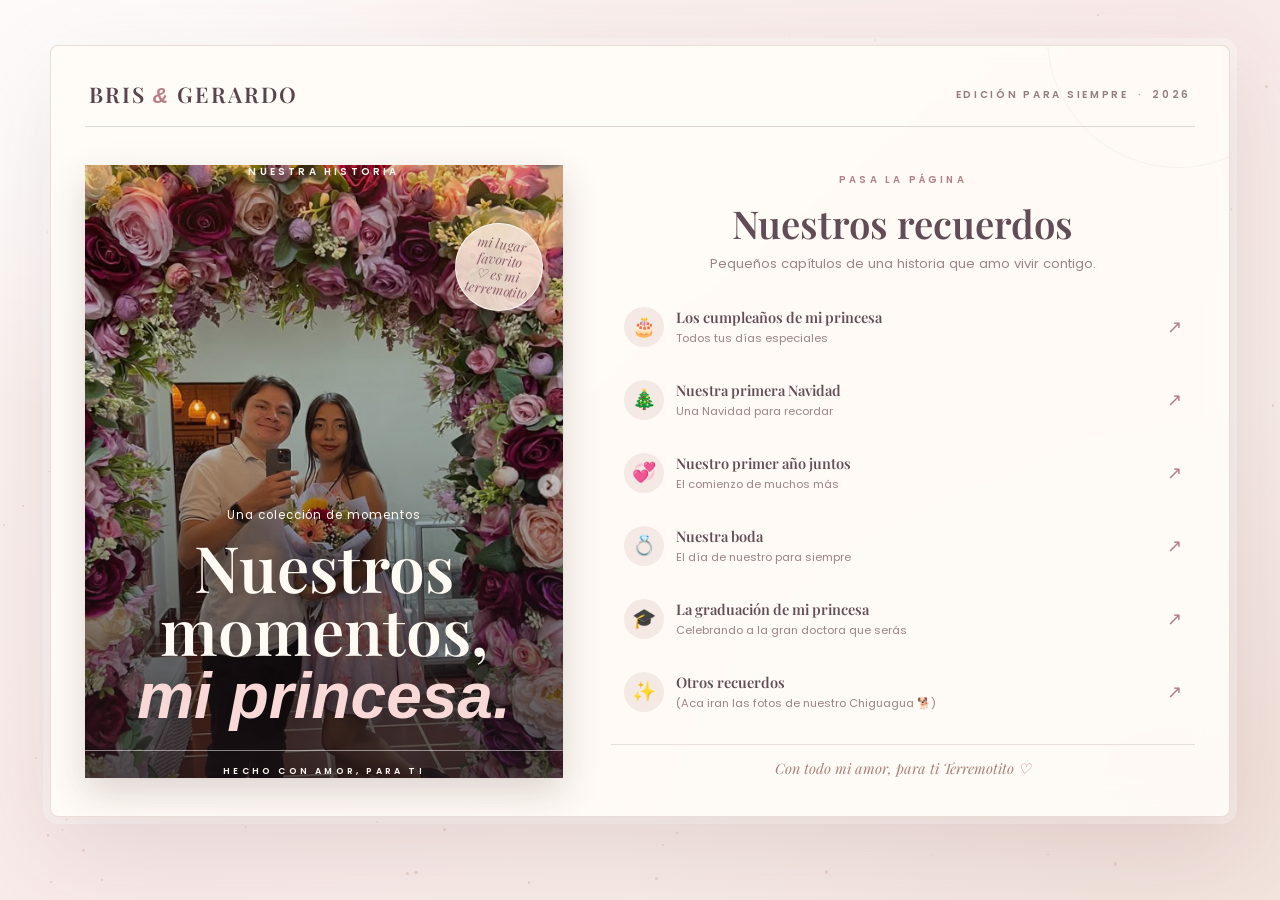
==== commit 7d96a322: "Fix HTML formatting and structure" ====
--- a/index.html
+++ b/index.html
@@ -97,7 +97,7 @@
               <span class="memory-icon" aria-hidden="true">✨</span>
               <span class="memory-link-copy">
                 <strong>Otros recuerdos</strong>
-                <span>Más momentos bonitos de nuestra historia</span>
+                <span>(Aca iran las fotos de nuestro Chiguagua 🐕)</span>
               </span>
               <span class="memory-arrow" aria-hidden="true">↗</span>
             </a>
